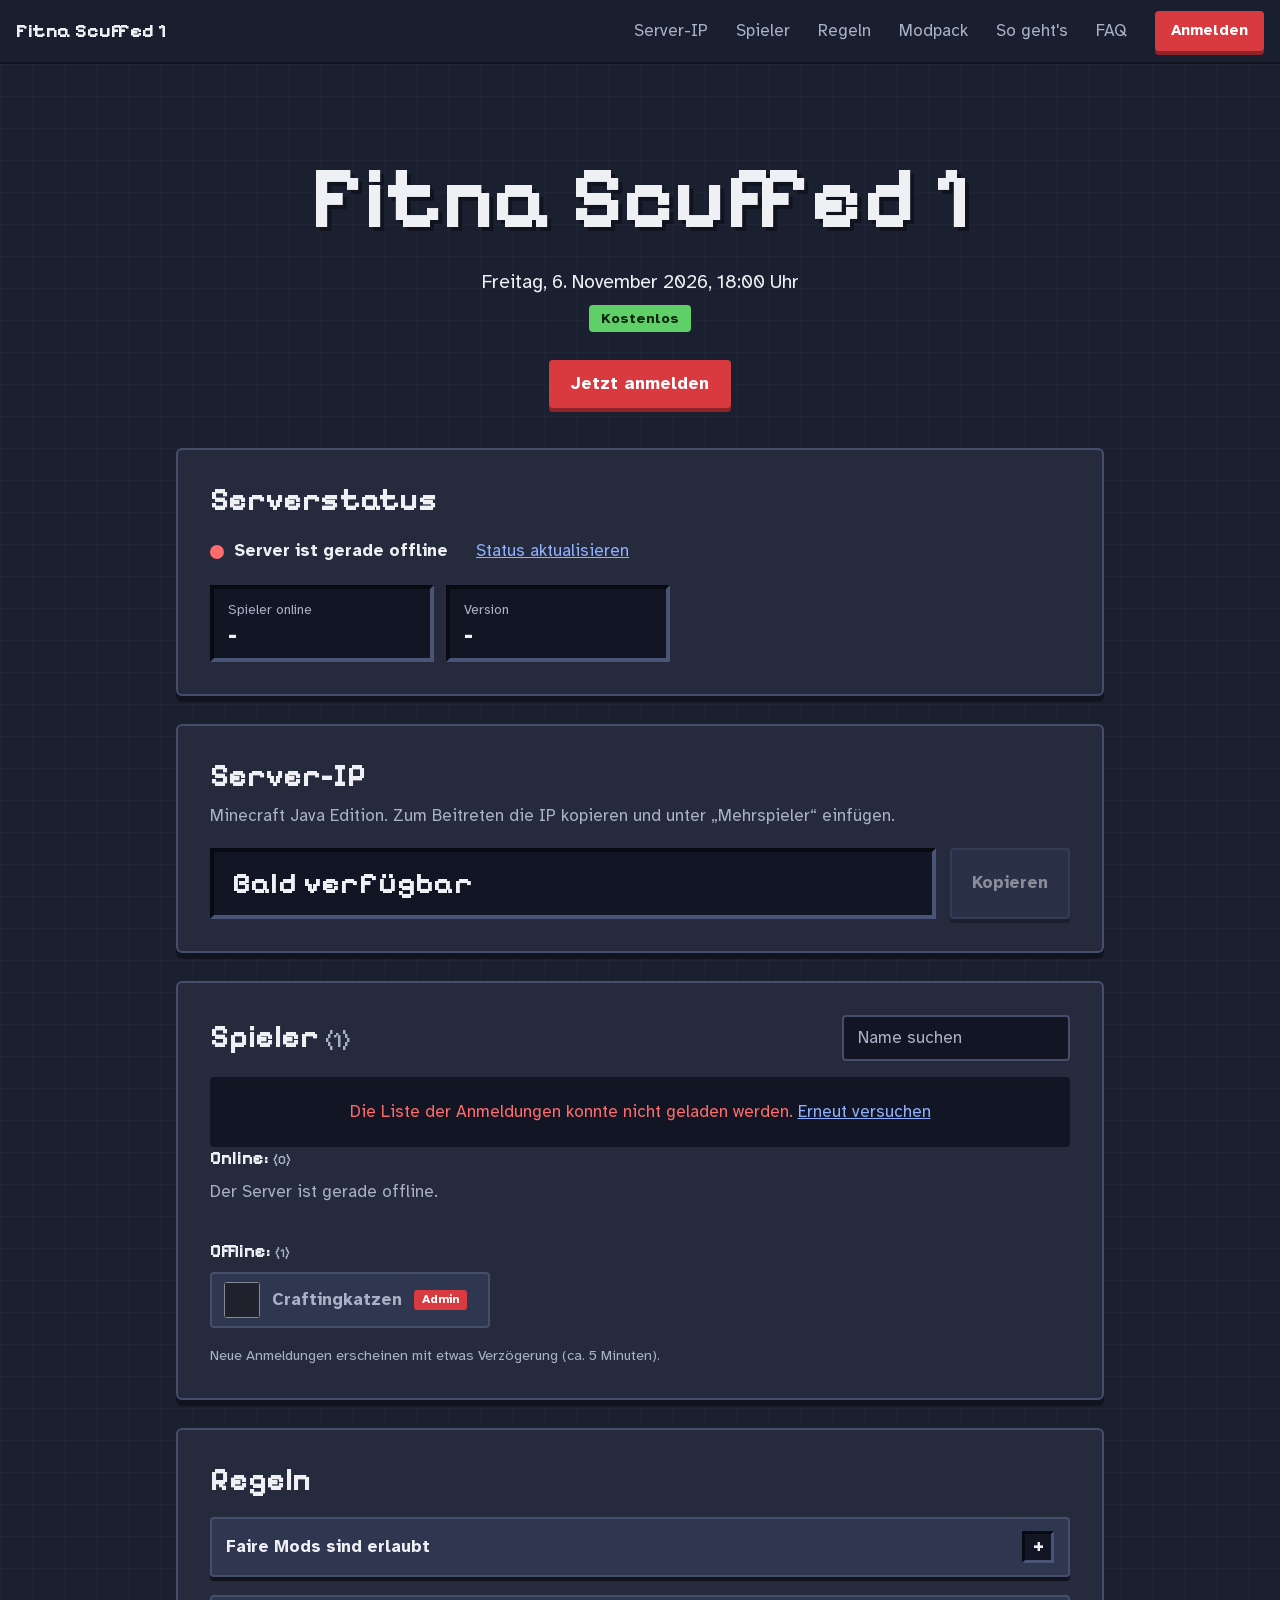
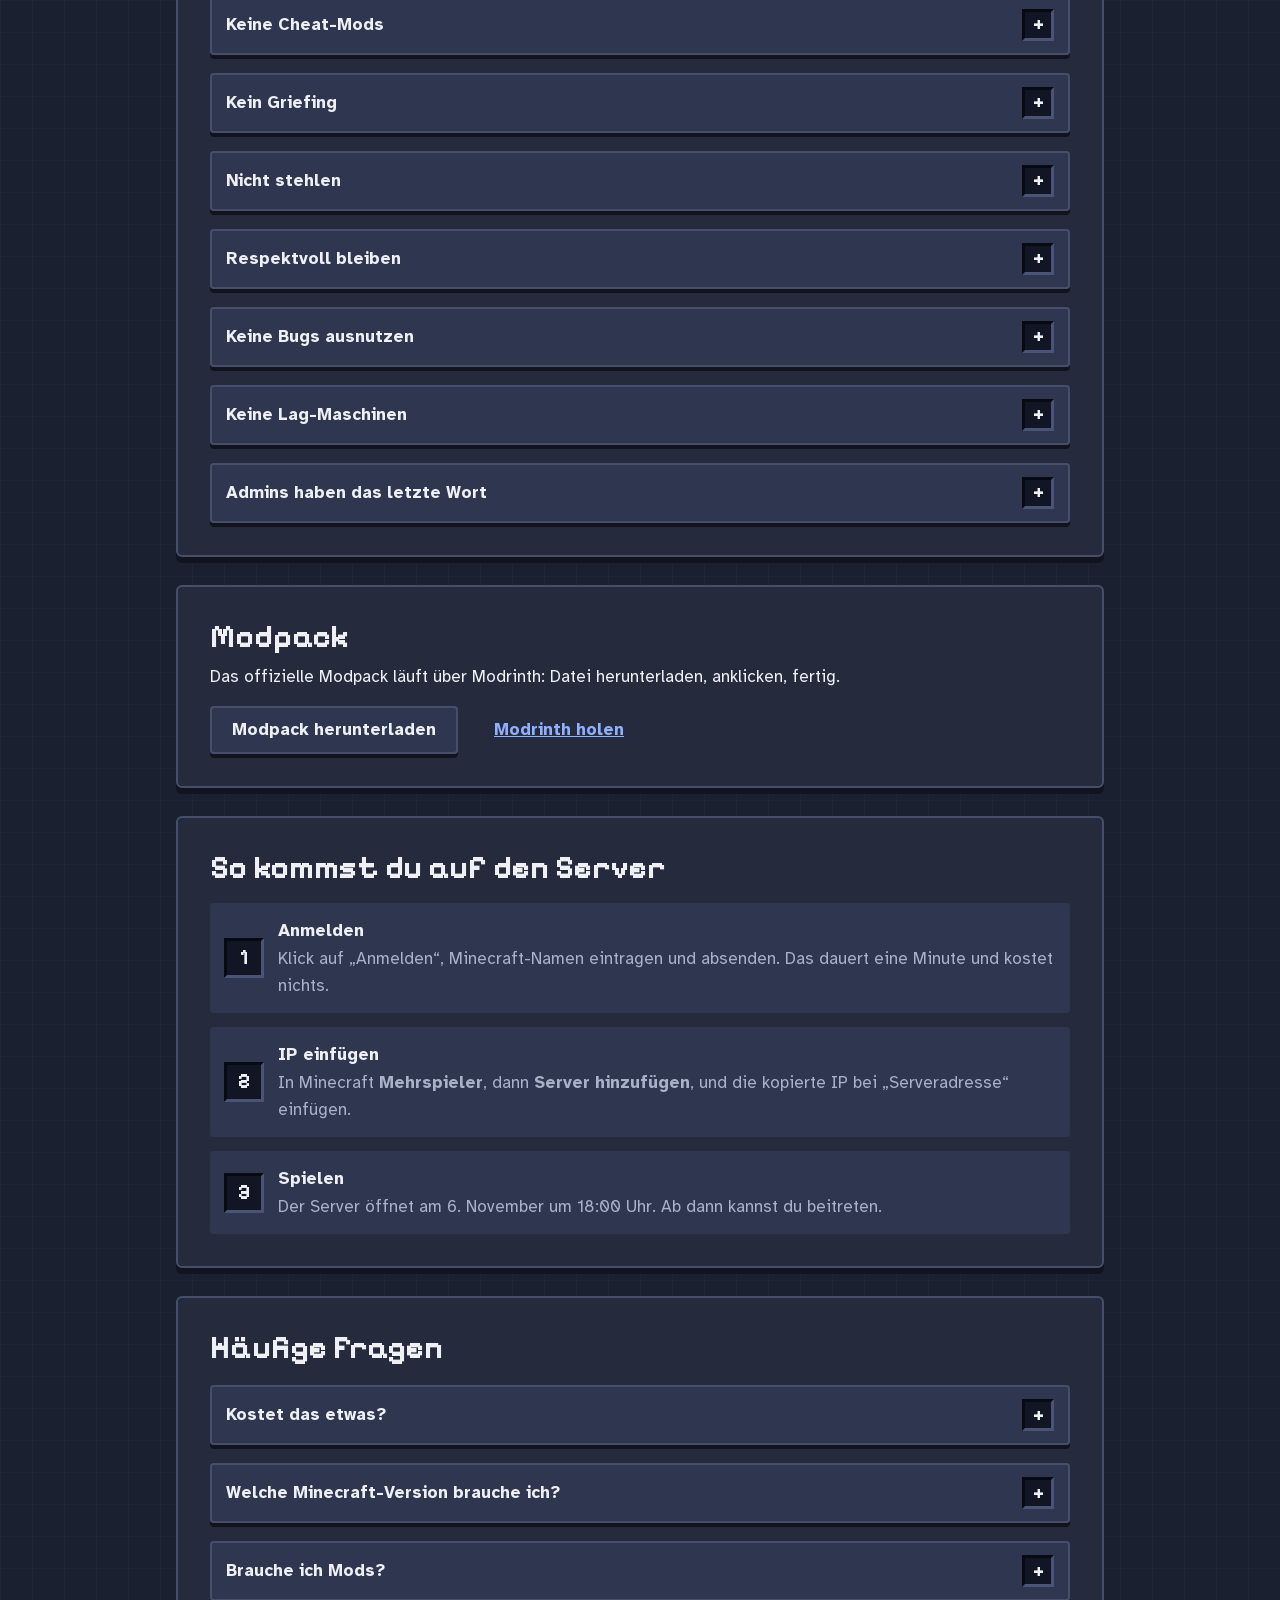
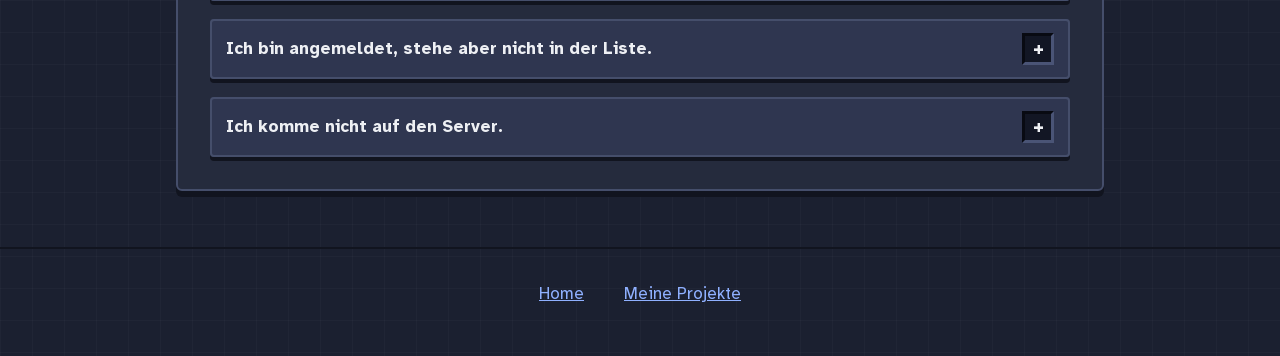
==== index.html @ 67862b7b "Spielmodus: IP unter dem Titel, Spieler/Version im Serverstatus - Die zwei großen Slots "Spieler onl" ====
<!DOCTYPE html>
<html lang="de">
<head>
    <meta charset="UTF-8">
    <meta name="viewport" content="width=device-width, initial-scale=1, viewport-fit=cover">
    <meta name="description" content="Startet am 6. November 2026 um 18 Uhr. Kostenlos anmelden und mit der Server-IP beitreten.">
    <meta name="theme-color" content="#1b2030">
    <title data-project>Server</title>

    <!-- Icons -->
    <link rel="icon" href="assets/favicon.svg" type="image/svg+xml">
    <link rel="icon" href="assets/favicon-32.png" type="image/png" sizes="32x32">
    <link rel="apple-touch-icon" href="assets/apple-touch-icon.png">

    <!-- Link-Vorschau (Discord, WhatsApp …). Diese Dienste führen kein
         JavaScript aus, darum stehen Name und Datum hier fest im HTML.
         Bei Änderung von PROJECT_NAME/START hier anpassen und das Bild mit
         tools/vorschau-bild.html neu erzeugen. -->
    <meta property="og:type" content="website">
    <meta property="og:locale" content="de_DE">
    <meta property="og:url" content="https://vinicent.de/">
    <meta property="og:title" content="Fitna Scuffed 1">
    <meta property="og:description" content="Startet am 6. November 2026 um 18 Uhr. Kostenlos anmelden und mit der Server-IP beitreten.">
    <meta property="og:image" content="https://vinicent.de/assets/vorschau.png">
    <meta property="og:image:width" content="1200">
    <meta property="og:image:height" content="630">
    <meta property="og:image:alt" content="Fitna Scuffed 1 – Freitag, 6. November 2026, 18:00 Uhr. Kostenlos anmelden.">
    <meta name="twitter:card" content="summary_large_image">
    <link rel="preload" href="fonts/atkinson-hyperlegible-400-latin.woff2" as="font" type="font/woff2" crossorigin>
    <link rel="preload" href="fonts/pixelify-sans-latin.woff2" as="font" type="font/woff2" crossorigin>
    <link rel="stylesheet" href="fonts/fonts.css">
    <link rel="stylesheet" href="site.css">
</head>
<body data-phase="soon">

<a class="skip" href="#inhalt">Zum Inhalt springen</a>

<header class="topbar">
    <a class="brand" href="#top" data-project>Server</a>
    <nav class="topnav" aria-label="Seitenbereiche">
        <a href="#ip">Server-IP</a>
        <a href="#spieler">Spieler</a>
        <a href="#regeln" id="rules-nav">Regeln</a>
        <a href="#modpack" id="modpack-nav" hidden>Modpack</a>
        <a class="hide-play" href="#ablauf">So geht's</a>
        <a href="#faq" id="faq-nav">FAQ</a>
    </nav>
    <button type="button" class="btn btn-primary btn-small" data-open-signup>Anmelden</button>
</header>

<main id="inhalt">

    <!-- ===== Start / Countdown ===== -->
    <section class="hero" id="top">
        <h1 data-project>Server</h1>

        <!-- Im Spielmodus: IP klein direkt unter dem Titel -->
        <div class="hero-ip only-play">
            <code class="ip slot-inset" data-ip>Noch nicht verfügbar</code>
            <button type="button" class="btn btn-secondary btn-small" data-copy-ip disabled>Kopieren</button>
        </div>

        <p class="when">
            <time id="start-time"></time>
            <span class="free hide-play">Kostenlos</span>
        </p>

        <div class="only-soon">
            <div class="countdown" role="timer" aria-label="Zeit bis zum Start">
                <div class="slot"><span class="num" id="cd-days">00</span><span class="unit">Tage</span></div>
                <div class="slot"><span class="num" id="cd-hours">00</span><span class="unit">Stunden</span></div>
                <div class="slot"><span class="num" id="cd-minutes">00</span><span class="unit">Minuten</span></div>
                <div class="slot"><span class="num" id="cd-seconds">00</span><span class="unit">Sekunden</span></div>
            </div>
        </div>

        <div class="actions">
            <button type="button" class="btn btn-primary hide-play" data-open-signup>Jetzt anmelden</button>
            <button type="button" class="btn btn-secondary only-soon" id="btn-calendar">Im Kalender speichern</button>
            <a class="btn btn-secondary" id="discord-link" href="#" target="_blank" rel="noopener" hidden>Discord beitreten</a>
        </div>
    </section>

    <!-- ===== Serverstatus ===== -->
    <section class="panel" id="serverstatus" aria-labelledby="status-title">
        <h2 id="status-title">Serverstatus</h2>

        <!-- Wie in der Minecraft-Serverliste: Icon und MOTD, nur wenn online -->
        <div class="server-card slot-inset" id="server-card" hidden>
            <img class="server-icon" id="server-icon" alt="" width="64" height="64" hidden>
            <p class="motd" id="server-motd"></p>
        </div>

        <div class="status" id="status" data-state="loading" aria-live="polite">
            <p class="status-line"><span class="dot" aria-hidden="true"></span><span id="status-text">Status wird geladen …</span></p>
            <button type="button" class="link-button" id="btn-refresh">Status aktualisieren</button>
        </div>

        <!-- Version und Spielerzahl als kleine Slots -->
        <dl class="facts">
            <div class="slot-inset"><dt>Spieler online</dt><dd id="fact-players">–</dd></div>
            <div class="slot-inset"><dt>Version</dt><dd id="fact-version">–</dd></div>
        </dl>
    </section>

    <!-- ===== Server-IP ===== -->
    <section class="panel" id="ip" aria-labelledby="ip-title">
        <h2 id="ip-title">Server-IP</h2>
        <p class="hint">Minecraft Java Edition. Zum Beitreten die IP kopieren und unter „Mehrspieler“ einfügen.</p>

        <div class="ip-row">
            <code class="ip slot-inset" data-ip>Noch nicht verfügbar</code>
            <button type="button" class="btn btn-secondary" data-copy-ip disabled>Kopieren</button>
        </div>
    </section>

    <!-- ===== Spieler ===== -->
    <section class="panel" id="spieler" aria-labelledby="players-title">
        <div class="section-head">
            <h2 id="players-title"><span id="players-heading">Angemeldete Spieler</span> <span class="count" id="players-count"></span></h2>
            <label class="search">
                <span class="visually-hidden">Spieler suchen</span>
                <input type="search" id="player-search" placeholder="Name suchen" autocomplete="off" autocapitalize="off" spellcheck="false">
            </label>
        </div>

        <div id="online-now" class="online-now" hidden>
            <h3>Gerade online</h3>
            <ul class="chips" id="online-list"></ul>
        </div>

        <div id="players-state" class="state" role="status">Lade Spieler …</div>
        <ul class="player-grid" id="player-grid"></ul>

        <!-- Erscheint, sobald der Countdown abgelaufen ist -->
        <div id="player-groups" hidden>
            <div class="group" id="group-online">
                <h3>Online: <span class="count" id="count-online"></span></h3>
                <p class="group-empty" id="empty-online"></p>
                <ul class="player-grid" id="grid-online"></ul>
            </div>
            <div class="group" id="group-offline">
                <h3>Offline: <span class="count" id="count-offline"></span></h3>
                <ul class="player-grid" id="grid-offline"></ul>
            </div>
        </div>
        <button type="button" class="btn btn-secondary btn-small" id="btn-more" hidden></button>
        <p class="small hide-play">Neue Anmeldungen erscheinen mit etwas Verzögerung (ca. 5 Minuten).</p>
    </section>

    <!-- ===== Regeln ===== -->
    <section class="panel" id="regeln" aria-labelledby="rules-title">
        <h2 id="rules-title">Regeln</h2>
        <!-- Die Regeln stehen in config.js (REGELN) -->
        <div class="faq" id="rules-list"></div>
    </section>

    <!-- ===== Modpack ===== -->
    <section class="panel" id="modpack" aria-labelledby="modpack-title" hidden>
        <h2 id="modpack-title">Modpack</h2>
        <p>Das offizielle Modpack läuft über Modrinth: Datei herunterladen, anklicken, fertig.</p>
        <div class="actions">
            <a class="btn btn-secondary" id="modpack-link" href="#" target="_blank" rel="noopener">Modpack herunterladen</a>
            <a class="btn btn-ghost" href="https://modrinth.com/app" target="_blank" rel="noopener">Modrinth holen</a>
        </div>
    </section>

    <!-- ===== Ablauf ===== -->
    <section class="panel hide-play" id="ablauf" aria-labelledby="steps-title">
        <h2 id="steps-title">So kommst du auf den Server</h2>
        <ol class="steps">
            <li>
                <strong>Anmelden</strong>
                <span>Klick auf „Anmelden“, Minecraft-Namen eintragen und absenden. Das dauert eine Minute und kostet nichts.</span>
            </li>
            <li>
                <strong>IP einfügen</strong>
                <span>In Minecraft <b>Mehrspieler</b>, dann <b>Server hinzufügen</b>, und die kopierte IP bei „Serveradresse“ einfügen.</span>
            </li>
            <li>
                <strong>Spielen</strong>
                <span>Der Server öffnet am <span id="start-short">6. November um 18 Uhr</span>. Ab dann kannst du beitreten.</span>
            </li>
        </ol>
    </section>

    <!-- ===== FAQ ===== -->
    <section class="panel" id="faq" aria-labelledby="faq-title">
        <h2 id="faq-title">Häufige Fragen</h2>
        <!-- Fragen und Antworten stehen in config.js (FAQ) -->
        <div class="faq" id="faq-list"></div>
    </section>
</main>

<footer class="footer">
    <a href="#" id="home-link">Home</a>
    <a href="#" id="projects-link">Meine Projekte</a>
</footer>

<!-- ===== Anmelde-Popup (klein, Hintergrund geblurrt, jederzeit schließbar) ===== -->
<dialog id="signup" aria-labelledby="signup-title">
    <div class="dialog-card">
        <div class="dialog-head">
            <h2 id="signup-title">Anmeldung <span class="free">kostenlos</span></h2>
            <button type="button" class="close" data-close aria-label="Schließen">×</button>
        </div>
        <div class="frame-wrap">
            <p class="frame-loading">Formular wird geladen …</p>
            <iframe id="signup-frame" title="Anmeldeformular"></iframe>
        </div>
        <p class="dialog-foot">Formular lädt nicht? <a id="signup-newtab" href="#" target="_blank" rel="noopener">In neuem Tab öffnen</a></p>
    </div>
</dialog>

<div class="toast" id="toast" role="status" aria-live="polite" hidden></div>

<noscript><p class="noscript">Für Countdown, Status und Spielerliste wird JavaScript benötigt. Die Anmeldung geht trotzdem: <a href="https://tally.so/r/xVXBWE">tally.so/r/xVXBWE</a></p></noscript>

<script src="config.js"></script>
<script src="app.js"></script>
</body>
</html>
---- fonts/fonts.css ----
/* =============================================
   fonts.css – lokal eingebundene Schriften (vorher Google Fonts)
   ============================================= */

/* latin-ext */
@font-face {
    font-family: 'Atkinson Hyperlegible';
    font-style: normal;
    font-weight: 400;
    font-display: swap;
    src: url('atkinson-hyperlegible-400-latin-ext.woff2') format('woff2');
    unicode-range: U+0100-02BA, U+02BD-02C5, U+02C7-02CC, U+02CE-02D7, U+02DD-02FF, U+0304, U+0308, U+0329, U+1D00-1DBF, U+1E00-1E9F, U+1EF2-1EFF, U+2020, U+20A0-20AB, U+20AD-20C4, U+2113, U+2C60-2C7F, U+A720-A7FF;
}
/* latin */
@font-face {
    font-family: 'Atkinson Hyperlegible';
    font-style: normal;
    font-weight: 400;
    font-display: swap;
    src: url('atkinson-hyperlegible-400-latin.woff2') format('woff2');
    unicode-range: U+0000-00FF, U+0131, U+0152-0153, U+02BB-02BC, U+02C6, U+02DA, U+02DC, U+0304, U+0308, U+0329, U+2000-206F, U+20AC, U+2122, U+2191, U+2193, U+2212, U+2215, U+FEFF, U+FFFD;
}
/* latin-ext */
@font-face {
    font-family: 'Atkinson Hyperlegible';
    font-style: normal;
    font-weight: 700;
    font-display: swap;
    src: url('atkinson-hyperlegible-700-latin-ext.woff2') format('woff2');
    unicode-range: U+0100-02BA, U+02BD-02C5, U+02C7-02CC, U+02CE-02D7, U+02DD-02FF, U+0304, U+0308, U+0329, U+1D00-1DBF, U+1E00-1E9F, U+1EF2-1EFF, U+2020, U+20A0-20AB, U+20AD-20C4, U+2113, U+2C60-2C7F, U+A720-A7FF;
}
/* latin */
@font-face {
    font-family: 'Atkinson Hyperlegible';
    font-style: normal;
    font-weight: 700;
    font-display: swap;
    src: url('atkinson-hyperlegible-700-latin.woff2') format('woff2');
    unicode-range: U+0000-00FF, U+0131, U+0152-0153, U+02BB-02BC, U+02C6, U+02DA, U+02DC, U+0304, U+0308, U+0329, U+2000-206F, U+20AC, U+2122, U+2191, U+2193, U+2212, U+2215, U+FEFF, U+FFFD;
}
/* latin-ext (variable Schrift, deckt 500 und 700 ab) */
@font-face {
    font-family: 'Pixelify Sans';
    font-style: normal;
    font-weight: 500 700;
    font-display: swap;
    src: url('pixelify-sans-latin-ext.woff2') format('woff2');
    unicode-range: U+0100-02BA, U+02BD-02C5, U+02C7-02CC, U+02CE-02D7, U+02DD-02FF, U+0304, U+0308, U+0329, U+1D00-1DBF, U+1E00-1E9F, U+1EF2-1EFF, U+2020, U+20A0-20AB, U+20AD-20C4, U+2113, U+2C60-2C7F, U+A720-A7FF;
}
/* latin */
@font-face {
    font-family: 'Pixelify Sans';
    font-style: normal;
    font-weight: 500 700;
    font-display: swap;
    src: url('pixelify-sans-latin.woff2') format('woff2');
    unicode-range: U+0000-00FF, U+0131, U+0152-0153, U+02BB-02BC, U+02C6, U+02DA, U+02DC, U+0304, U+0308, U+0329, U+2000-206F, U+20AC, U+2122, U+2191, U+2193, U+2212, U+2215, U+FEFF, U+FFFD;
}
---- site.css ----
/* =============================================
   site.css – Styles der Projektseite (Name kommt aus config.js)
   Look: Deepslate-Blau, Inventar-Slots, harte Pixel-Schatten
   ============================================= */

:root {
    --bg: #1b2030;
    --panel: #252b3d;
    --raised: #2f3650;
    --slot: #121624;
    --line: #454e6b;
    --text: #eef0f4;
    --muted: #a9b1c7;
    --red: #d93a40;
    --red-deep: #8f2429;
    --link: #8fb0ff;
    --online: #5fd068;
    --offline: #ff6b6b;
    --wait: #ffc857;

    --font-body: 'Atkinson Hyperlegible', system-ui, sans-serif;
    --font-pixel: 'Pixelify Sans', 'Atkinson Hyperlegible', system-ui, sans-serif;
    --wrap: 960px;
}

*, *::before, *::after { box-sizing: border-box; }

[hidden] { display: none !important; }

html { scroll-behavior: smooth; scroll-padding-top: 76px; -webkit-text-size-adjust: 100%; }

body {
    margin: 0;
    min-height: 100dvh;
    padding: 0 env(safe-area-inset-right) env(safe-area-inset-bottom) env(safe-area-inset-left);
    background-color: var(--bg);
    background-image:
        linear-gradient(rgba(255, 255, 255, 0.025) 1px, transparent 1px),
        linear-gradient(90deg, rgba(255, 255, 255, 0.025) 1px, transparent 1px);
    background-size: 32px 32px;
    color: var(--text);
    font-family: var(--font-body);
    font-size: 1.0625rem;
    line-height: 1.55;
    overflow-x: clip;
}

h1, h2, h3 { font-family: var(--font-pixel); line-height: 1.15; margin: 0; }
h2 { font-size: clamp(1.5rem, 4.5vw, 2rem); }
h3 { font-size: 1.2rem; }
p  { margin: 0 0 1rem; }
img, iframe { max-width: 100%; }

a { color: var(--link); }
a:hover { color: #fff; }

:focus-visible { outline: 3px solid var(--wait); outline-offset: 3px; }

.visually-hidden {
    position: absolute; width: 1px; height: 1px; margin: -1px; padding: 0;
    overflow: hidden; clip: rect(0 0 0 0); white-space: nowrap; border: 0;
}

.skip {
    position: absolute; left: 12px; top: -60px; z-index: 100;
    padding: 10px 14px; background: #fff; color: #000; border-radius: 4px;
}
.skip:focus { top: 12px; }

/* ---------- Buttons ---------- */
.btn {
    display: inline-flex;
    align-items: center;
    justify-content: center;
    min-height: 48px;
    padding: 10px 22px;
    border: 0;
    border-radius: 4px;
    font: inherit;
    font-weight: 700;
    text-decoration: none;
    cursor: pointer;
    transition: transform 0.08s, box-shadow 0.08s, background-color 0.15s;
}

.btn:active { transform: translateY(3px); }

.btn-primary { background: var(--red); color: #fff; box-shadow: 0 4px 0 var(--red-deep); font-size: 1.1rem; }
.btn-primary:hover { background: #e84c52; color: #fff; }
.btn-primary:active { box-shadow: 0 1px 0 var(--red-deep); }

.btn-secondary { background: var(--raised); color: var(--text); box-shadow: 0 4px 0 #11141f, inset 0 0 0 2px var(--line); }
.btn-secondary:hover { background: #3a4263; color: #fff; }
.btn-secondary:active { box-shadow: 0 1px 0 #11141f, inset 0 0 0 2px var(--line); }

.btn-ghost { background: transparent; color: var(--link); text-decoration: underline; }

.btn-small { min-height: 40px; padding: 6px 16px; font-size: 0.95rem; }

/* z. B. "Kopieren", solange noch keine gültige Server-IP eingetragen ist */
.btn:disabled { opacity: 0.5; cursor: not-allowed; pointer-events: none; }

.link-button {
    padding: 4px 0; background: none; border: 0; color: var(--link);
    font: inherit; text-decoration: underline; cursor: pointer;
}
.link-button:hover { color: #fff; }

/* ---------- Kopfleiste ---------- */
.topbar {
    position: sticky;
    top: 0;
    z-index: 20;
    display: flex;
    align-items: center;
    gap: 16px;
    padding: 10px max(16px, env(safe-area-inset-left));
    padding-top: calc(10px + env(safe-area-inset-top));
    background: rgba(27, 32, 48, 0.85);
    backdrop-filter: blur(10px);
    border-bottom: 2px solid #11141f;
}

.brand { color: var(--text); font-family: var(--font-pixel); font-size: 1.25rem; font-weight: 700; text-decoration: none; white-space: nowrap; }
.brand:hover { color: #fff; }

.topnav { display: flex; gap: 4px; margin-left: auto; }
.topnav a { padding: 8px 12px; color: var(--muted); text-decoration: none; border-radius: 4px; white-space: nowrap; }
.topnav a:hover { background: var(--raised); color: #fff; }

/* ---------- Layout ---------- */
main { max-width: var(--wrap); margin: 0 auto; padding: 0 16px 56px; }

.panel {
    margin-top: 28px;
    padding: clamp(18px, 4vw, 32px);
    background: var(--panel);
    border: 2px solid var(--line);
    border-radius: 6px;
    box-shadow: 0 6px 0 #11141f;
}

.panel h2 { margin-bottom: 8px; }
.hint, .small { color: var(--muted); }
.small { margin: 16px 0 0; font-size: 0.9rem; }

.section-head { display: flex; flex-wrap: wrap; align-items: center; justify-content: space-between; gap: 12px; margin-bottom: 16px; }
.section-head h2 { margin: 0; }
.count { color: var(--muted); font-size: 0.7em; font-weight: 500; }

/* ---------- Start ---------- */
.hero { padding: clamp(36px, 9vw, 84px) 0 12px; text-align: center; }

.hero h1 {
    font-size: clamp(2.4rem, 11vw, 5.5rem);
    font-weight: 700;
    text-shadow: 4px 4px 0 #11141f;
}

.when { display: flex; flex-direction: column; align-items: center; gap: 8px; margin: 18px 0 28px; font-size: 1.2rem; }

.free {
    display: inline-block;
    padding: 2px 12px;
    background: var(--online);
    border-radius: 4px;
    color: #0e2410;
    font-size: 0.9rem;
    font-weight: 700;
}

.live-note { font-size: 1.3rem; margin-bottom: 28px; }

/* Countdown als Inventar-Slots */
.countdown {
    display: grid;
    grid-template-columns: repeat(4, minmax(0, 1fr));
    gap: clamp(8px, 2.5vw, 20px);
    max-width: 640px;
    margin: 0 auto 32px;
}

.slot, .slot-inset {
    background: var(--slot);
    border: 4px solid;
    border-color: #080a12 #4a5476 #4a5476 #080a12;
}

.slot { display: flex; flex-direction: column; align-items: center; padding: clamp(10px, 3vw, 20px) 4px; }

.num {
    font-family: var(--font-pixel);
    font-size: clamp(2.1rem, 10vw, 4.5rem);
    font-weight: 700;
    line-height: 1;
    font-variant-numeric: tabular-nums;
}

.unit { margin-top: 8px; color: var(--muted); font-size: clamp(0.75rem, 2.8vw, 0.95rem); }

.actions { display: flex; flex-wrap: wrap; justify-content: center; gap: 14px; }

[data-phase="soon"] .only-live,
[data-phase="live"] .only-soon { display: none; }

/* Spielmodus: Timer abgelaufen und Server online.
   Die Anmeldung tritt zurück, das Spiel steht im Vordergrund. */
body:not([data-mode="play"]) .only-play,
[data-mode="play"] .hide-play { display: none; }

[data-mode="play"] .hero { padding-bottom: 0; }

[data-mode="play"] .hero .btn[data-copy-ip] {
    background: var(--red);
    box-shadow: 0 4px 0 var(--red-deep);
    color: #fff;
}
[data-mode="play"] .hero .btn[data-copy-ip]:hover { background: #e84c52; }

/* Kleine IP mit Kopieren-Button unter dem Titel (nur Spielmodus) */
.hero-ip { display: flex; flex-wrap: wrap; justify-content: center; align-items: stretch; gap: 10px; margin: 18px auto 0; }
.hero-ip .ip { flex: 0 1 auto; min-height: 40px; padding: 4px 14px; font-size: clamp(1rem, 4vw, 1.25rem); }

/* ---------- Server-IP ---------- */
.ip-row { display: flex; flex-wrap: wrap; gap: 14px; align-items: stretch; margin: 18px 0 0; }

.ip {
    flex: 1 1 280px;
    display: flex;
    align-items: center;
    min-height: 56px;
    padding: 8px 18px;
    font-family: var(--font-pixel);
    font-size: clamp(1.2rem, 5vw, 1.9rem);
    font-weight: 700;
    overflow-wrap: anywhere;
    user-select: all;
}

/* Serverkarte mit Icon und MOTD (Minecraft-Farbcodes als .mc-*-Klassen) */
.server-card { display: flex; align-items: center; gap: 14px; margin: 16px 0 0; padding: 10px 14px; }
.server-icon { flex: none; width: 64px; height: 64px; image-rendering: pixelated; }
.motd { margin: 0; color: #aaaaaa; font-family: var(--font-pixel); font-weight: 500; line-height: 1.35; white-space: pre-line; overflow-wrap: anywhere; }

.mc-0 { color: #000000; } .mc-1 { color: #0000aa; } .mc-2 { color: #00aa00; } .mc-3 { color: #00aaaa; }
.mc-4 { color: #aa0000; } .mc-5 { color: #aa00aa; } .mc-6 { color: #ffaa00; } .mc-7 { color: #aaaaaa; }
.mc-8 { color: #555555; } .mc-9 { color: #5555ff; } .mc-a { color: #55ff55; } .mc-b { color: #55ffff; }
.mc-c { color: #ff5555; } .mc-d { color: #ff55ff; } .mc-e { color: #ffff55; } .mc-f { color: #ffffff; }
.mc-l { font-weight: 700; }
.mc-o { font-style: italic; }
.mc-n { text-decoration: underline; }
.mc-m { text-decoration: line-through; }
.mc-n.mc-m { text-decoration: underline line-through; }

.status { display: flex; flex-wrap: wrap; align-items: center; gap: 10px 28px; margin-top: 16px; }
.status-line { display: flex; align-items: center; gap: 10px; margin: 0; font-weight: 700; }

.dot { flex: none; width: 14px; height: 14px; background: var(--muted); border-radius: 50%; }
.status[data-state="online"]  .dot { background: var(--online); box-shadow: 0 0 10px var(--online); }
.status[data-state="offline"] .dot { background: var(--offline); }
.status[data-state="waiting"] .dot { background: var(--wait); }
.status[data-state="error"]   .dot { background: var(--offline); }

/* Spielerzahl und Version als zwei kleine Slots nebeneinander */
.facts { display: grid; grid-template-columns: repeat(2, minmax(0, 1fr)); gap: 12px; max-width: 460px; margin: 16px 0 0; }
.facts div { display: flex; flex-direction: column; gap: 4px; padding: 10px 14px; }
.facts dt { color: var(--muted); font-size: 0.85rem; }
.facts dd { margin: 0; font-family: var(--font-pixel); font-size: 1.4rem; font-weight: 700; line-height: 1.1; overflow-wrap: anywhere; }

/* ---------- Spieler ---------- */
.search input {
    width: min(100%, 260px);
    min-height: 44px;
    padding: 8px 14px;
    background: var(--slot);
    border: 2px solid var(--line);
    border-radius: 4px;
    color: var(--text);
    font: inherit;
}
.search input::placeholder { color: var(--muted); }

.online-now { margin-bottom: 20px; }
.online-now h3 { margin-bottom: 10px; }

.chips, .player-grid { display: flex; flex-wrap: wrap; gap: 10px; margin: 0; padding: 0; list-style: none; }

.player-grid { display: grid; grid-template-columns: repeat(auto-fill, minmax(25%, 1fr)); }

.player, .chip {
    display: flex;
    align-items: center;
    gap: 12px;
    min-width: 0;
    padding: 8px 12px;
    background: var(--raised);
    border: 2px solid var(--line);
    border-radius: 4px;
    color: var(--text);
    text-decoration: none;
}

a.player:hover, a.chip:hover { background: #3a4263; color: #fff; }

.player img, .chip img { flex: none; width: 36px; height: 36px; image-rendering: pixelated; border-radius: 3px; background: var(--slot); }
.player span.name, .chip span.name { overflow: hidden; text-overflow: ellipsis; font-weight: 700; }
.player .real-name { margin-left: 6px; color: #999; font-size: 0.8em; font-style: italic; }

.player .live { margin-left: auto; flex: none; width: 10px; height: 10px; background: var(--online); border-radius: 50%; box-shadow: 0 0 8px var(--online); }

.badge-admin {
    flex: none;
    padding: 0 8px;
    background: var(--red);
    border-radius: 3px;
    color: #fff;
    font-size: 0.75rem;
    font-weight: 700;
    line-height: 1.6;
}

.group + .group { margin-top: 24px; }
.group h3 { margin-bottom: 10px; }
.group-empty { margin: 0 0 10px; color: var(--muted); }
.group-empty:empty { display: none; }

.player.is-offline { color: var(--muted); }
.player.is-offline img { filter: grayscale(1); opacity: 0.6; }

.state { padding: 18px; background: var(--slot); border-radius: 4px; color: var(--muted); text-align: center; }
.state:empty { display: none; }
.state.is-error { color: var(--offline); }
.player-grid:not(:empty) + #btn-more { margin-top: 16px; }
#btn-more { margin: 16px auto 0; display: flex; }

/* ---------- Ablauf ---------- */
.steps { display: grid; gap: 14px; margin: 16px 0 0; padding: 0; list-style: none; counter-reset: step; }

.steps li {
    position: relative;
    display: flex;
    flex-direction: column;
    gap: 2px;
    padding: 14px 16px 14px 68px;
    background: var(--raised);
    border-radius: 4px;
    counter-increment: step;
}

.steps li::before {
    content: counter(step);
    position: absolute;
    left: 14px;
    top: 50%;
    display: grid;
    place-items: center;
    width: 40px;
    height: 40px;
    margin-top: -20px;
    background: var(--slot);
    border: 3px solid;
    border-color: #080a12 #4a5476 #4a5476 #080a12;
    font-family: var(--font-pixel);
    font-size: 1.3rem;
    font-weight: 700;
}

.steps strong { font-size: 1.1rem; }
.steps span { color: var(--muted); }

/* ---------- FAQ ---------- */
/* Jede Frage ist ein eigener Kasten: Rand und harter Schatten wie .btn-secondary */
.faq { display: grid; gap: 18px; margin-top: 18px; }
.faq details {
    background: var(--raised);
    border-radius: 4px;
    box-shadow: 0 4px 0 #11141f, inset 0 0 0 2px var(--line);
}
.faq details[open] { box-shadow: 0 4px 0 #11141f, inset 0 0 0 2px var(--link); }
.faq summary {
    display: flex;
    align-items: center;
    justify-content: space-between;
    gap: 14px;
    padding: 14px 16px;
    font-weight: 700;
    cursor: pointer;
    list-style: none;
}
.faq summary::-webkit-details-marker { display: none; }
.faq summary:hover { color: #fff; }

/* Plus/Minus im Inventar-Slot, wie die Nummern bei "So geht's" */
.faq summary::after {
    content: '+';
    flex: none;
    display: grid;
    place-items: center;
    width: 32px;
    height: 32px;
    background: var(--slot);
    border: 3px solid;
    border-color: #080a12 #4a5476 #4a5476 #080a12;
    font-family: var(--font-pixel);
    font-size: 1.2rem;
    line-height: 1;
}
.faq details[open] summary::after { content: '−'; }
.faq details p {
    margin: 0 16px;
    padding: 14px 0 16px;
    border-top: 2px dashed var(--line);
    color: var(--muted);
}

#modpack .actions { justify-content: flex-start; }

/* ---------- Footer ---------- */
.footer { display: flex; flex-wrap: wrap; justify-content: center; gap: 8px 24px; padding: 24px 16px 40px; border-top: 2px solid #11141f; }
.footer a { padding: 8px; }

/* Kleiner Punkt für die Anmeldung im Spielmodus */
.signup-dot {
    position: relative;
    width: 44px;
    height: 44px;
    padding: 0;
    background: none;
    border: 0;
    cursor: pointer;
}
.signup-dot::before {
    content: '';
    position: absolute;
    left: 50%;
    top: 50%;
    width: 10px;
    height: 10px;
    margin: -5px 0 0 -5px;
    background: var(--line);
    border-radius: 50%;
    transition: background-color 0.15s, transform 0.15s;
}
.signup-dot:hover::before,
.signup-dot:focus-visible::before { background: var(--red); transform: scale(1.4); }

.noscript { margin: 0; padding: 12px 16px; background: var(--wait); color: #000; text-align: center; }

/* ---------- Anmelde-Popup ---------- */
dialog {
    padding: 0;
    border: 0;
    background: transparent;
    color: var(--text);
    max-width: none;
    max-height: none;
    overflow: visible;
}

dialog::backdrop {
    background: rgba(10, 12, 22, 0.6);
    backdrop-filter: blur(8px);
    -webkit-backdrop-filter: blur(8px);
}

dialog[open] { animation: pop 0.18s ease-out; }

@keyframes pop {
    from { opacity: 0; transform: translateY(8px) scale(0.97); }
    to   { opacity: 1; transform: none; }
}

.dialog-card {
    width: min(92vw, 420px);
    padding: 14px;
    background: var(--panel);
    border: 2px solid var(--line);
    border-radius: 6px;
    box-shadow: 0 6px 0 #11141f;
}

.dialog-head { display: flex; align-items: center; justify-content: space-between; gap: 12px; margin-bottom: 12px; }
.dialog-head h2 { display: flex; flex-wrap: wrap; align-items: center; gap: 10px; margin: 0; font-size: 1.4rem; }

.close {
    flex: none;
    width: 44px;
    height: 44px;
    background: var(--raised);
    border: 0;
    border-radius: 4px;
    color: var(--text);
    font-size: 1.8rem;
    line-height: 1;
    cursor: pointer;
}
.close:hover { background: var(--red); }

.frame-wrap { position: relative; height: min(520px, 68dvh); background: #fff; border-radius: 4px; overflow: hidden; }
.frame-wrap iframe { position: relative; width: 100%; height: 100%; border: 0; }
.frame-loading { position: absolute; inset: 0; display: grid; place-items: center; margin: 0; color: #444; }

.dialog-foot { margin: 12px 0 0; color: var(--muted); font-size: 0.9rem; text-align: center; }

/* ---------- Hinweis (Toast) ---------- */
.toast {
    position: fixed;
    left: 50%;
    bottom: calc(24px + env(safe-area-inset-bottom));
    z-index: 200;
    max-width: min(92vw, 460px);
    padding: 12px 20px;
    background: #fff;
    border-radius: 4px;
    box-shadow: 0 4px 0 #11141f;
    color: #111;
    font-weight: 700;
    text-align: center;
    transform: translateX(-50%);
}

/* ---------- Responsive ---------- */
/* Mit sechs Menüpunkten wird es unter ~960px eng: Abstände verkleinern */
@media (max-width: 960px) {
    .topnav a { padding: 8px 8px; font-size: 0.95rem; }
}

@media (max-width: 720px) {
    .topnav { display: none; }
    .topbar { justify-content: space-between; }
    .player-grid { grid-template-columns: 1fr 1fr; }
}

@media (max-width: 480px) {
    body { font-size: 1rem; }
    .player-grid { grid-template-columns: 1fr; }
    .actions .btn, .ip-row .btn { width: 100%; }
    .steps li { padding-left: 62px; }
    .search, .search input { width: 100%; }
}

@media (prefers-reduced-motion: reduce) {
    html { scroll-behavior: auto; }
    *, *::before, *::after { animation: none !important; transition: none !important; }
}
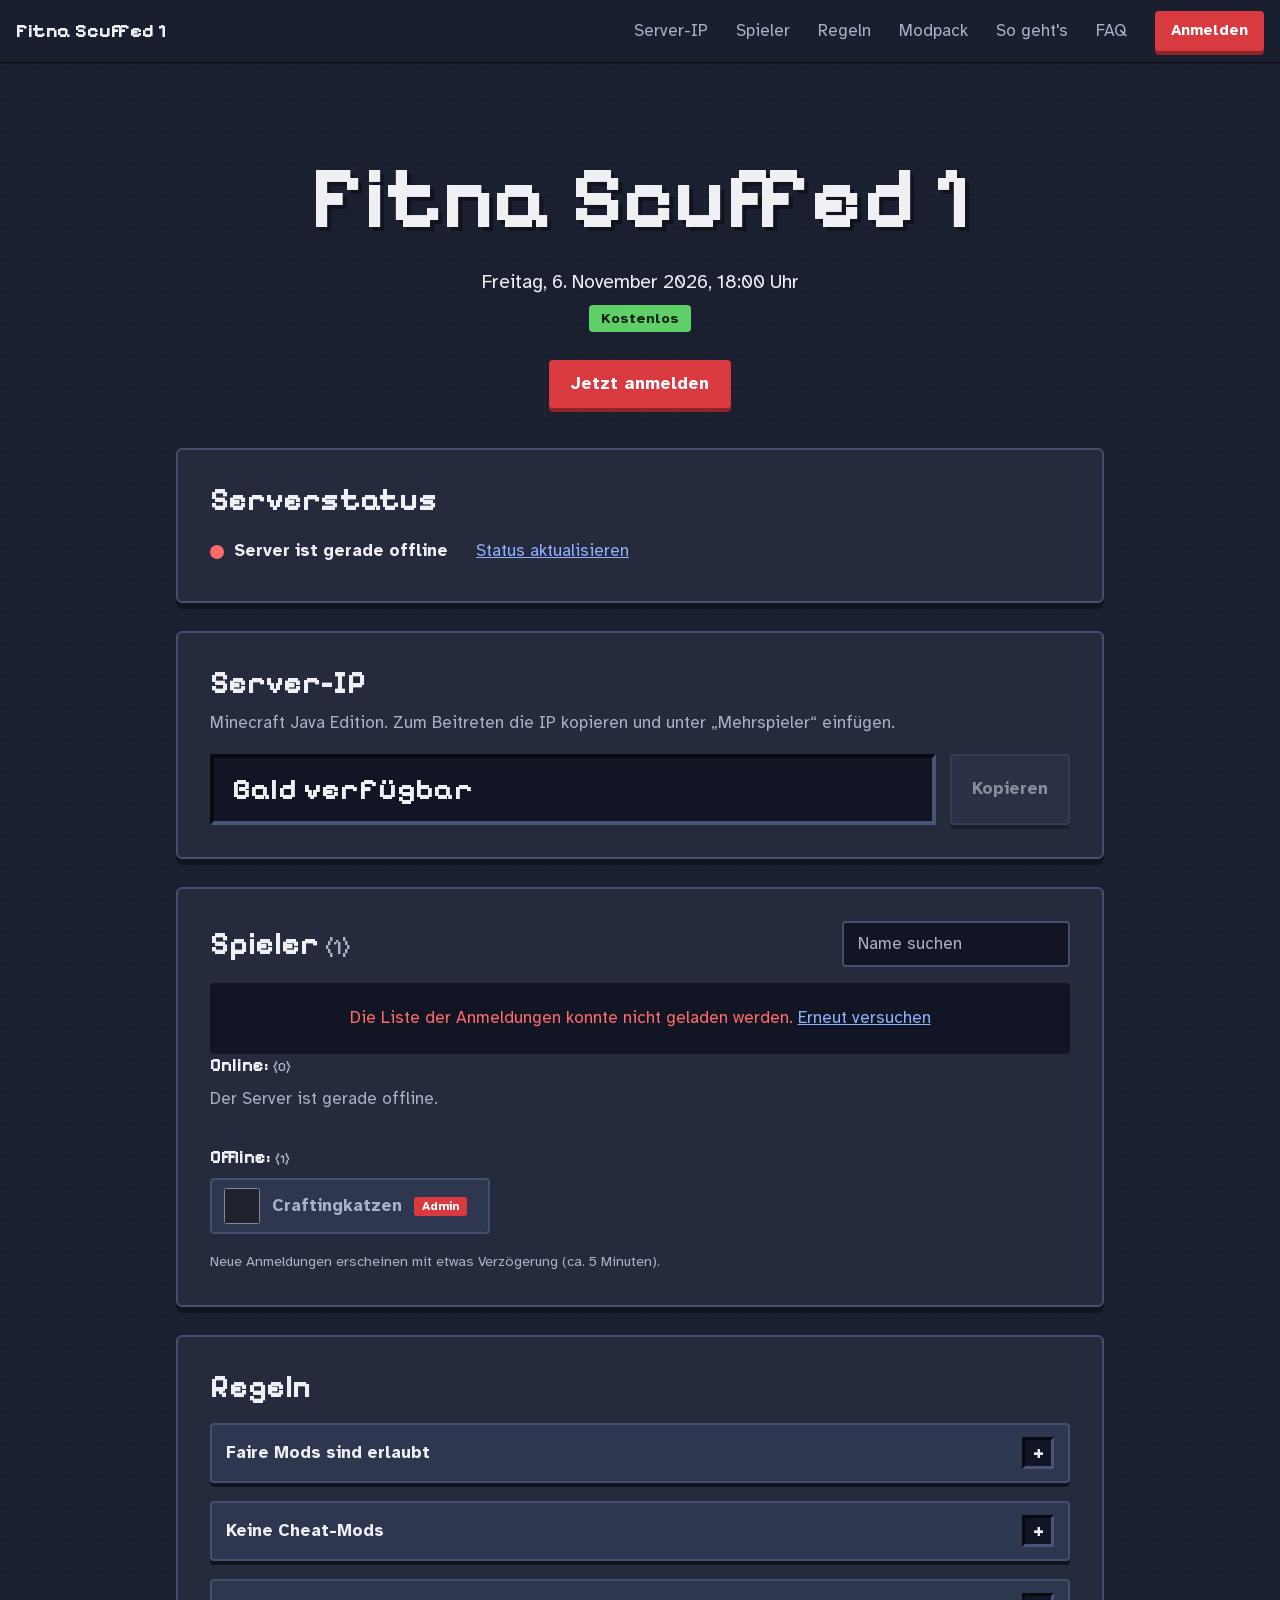
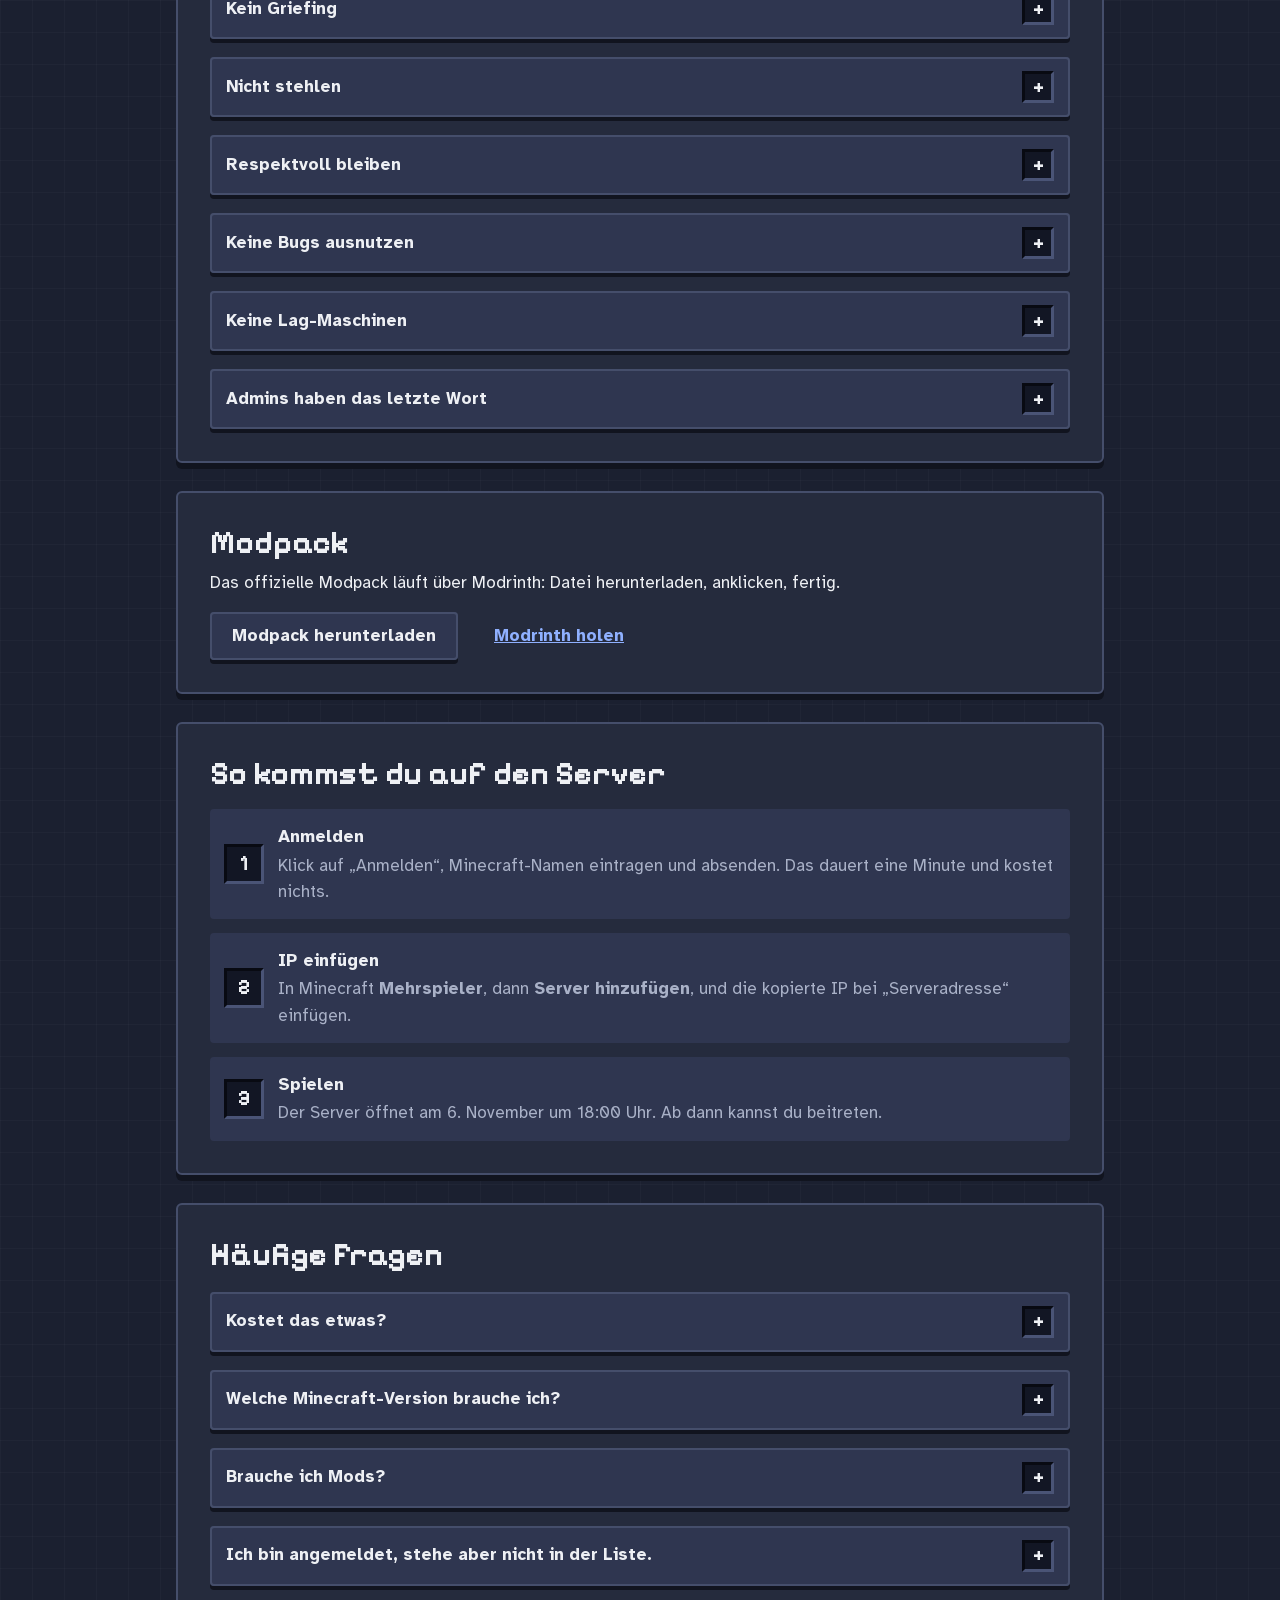
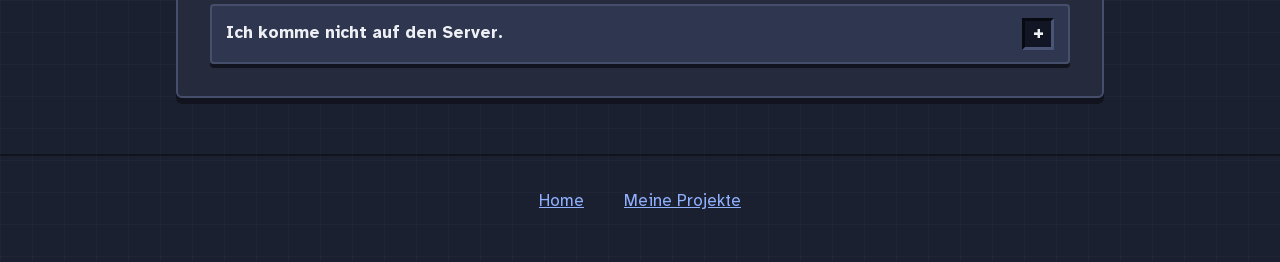
==== commit c25cd161: "Spieler und Version dezent in der Statuszeile - Statt zwei großer Slots: kleine Chips direkt neben d" ====
--- a/index.html
+++ b/index.html
@@ -93,14 +93,13 @@
 
         <div class="status" id="status" data-state="loading" aria-live="polite">
             <p class="status-line"><span class="dot" aria-hidden="true"></span><span id="status-text">Status wird geladen …</span></p>
+            <!-- Spielerzahl und Version, dezent in der Statuszeile; nur wenn online -->
+            <dl class="facts" id="facts" hidden>
+                <div><dt>Spieler</dt><dd id="fact-players">–</dd></div>
+                <div><dt>Version</dt><dd id="fact-version">–</dd></div>
+            </dl>
             <button type="button" class="link-button" id="btn-refresh">Status aktualisieren</button>
         </div>
-
-        <!-- Version und Spielerzahl als kleine Slots -->
-        <dl class="facts">
-            <div class="slot-inset"><dt>Spieler online</dt><dd id="fact-players">–</dd></div>
-            <div class="slot-inset"><dt>Version</dt><dd id="fact-version">–</dd></div>
-        </dl>
     </section>
 
     <!-- ===== Server-IP ===== -->
--- a/site.css
+++ b/site.css
@@ -261,11 +261,11 @@
 .status[data-state="waiting"] .dot { background: var(--wait); }
 .status[data-state="error"]   .dot { background: var(--offline); }
 
-/* Spielerzahl und Version als zwei kleine Slots nebeneinander */
-.facts { display: grid; grid-template-columns: repeat(2, minmax(0, 1fr)); gap: 12px; max-width: 460px; margin: 16px 0 0; }
-.facts div { display: flex; flex-direction: column; gap: 4px; padding: 10px 14px; }
-.facts dt { color: var(--muted); font-size: 0.85rem; }
-.facts dd { margin: 0; font-family: var(--font-pixel); font-size: 1.4rem; font-weight: 700; line-height: 1.1; overflow-wrap: anywhere; }
+/* Spielerzahl und Version: kleine, ruhige Chips in der Statuszeile */
+.facts { display: flex; flex-wrap: wrap; gap: 8px; margin: 0; }
+.facts div { display: flex; gap: 6px; padding: 3px 10px; background: var(--raised); border-radius: 4px; font-size: 0.9rem; }
+.facts dt { color: var(--muted); }
+.facts dd { margin: 0; color: var(--text); overflow-wrap: anywhere; }
 
 /* ---------- Spieler ---------- */
 .search input {
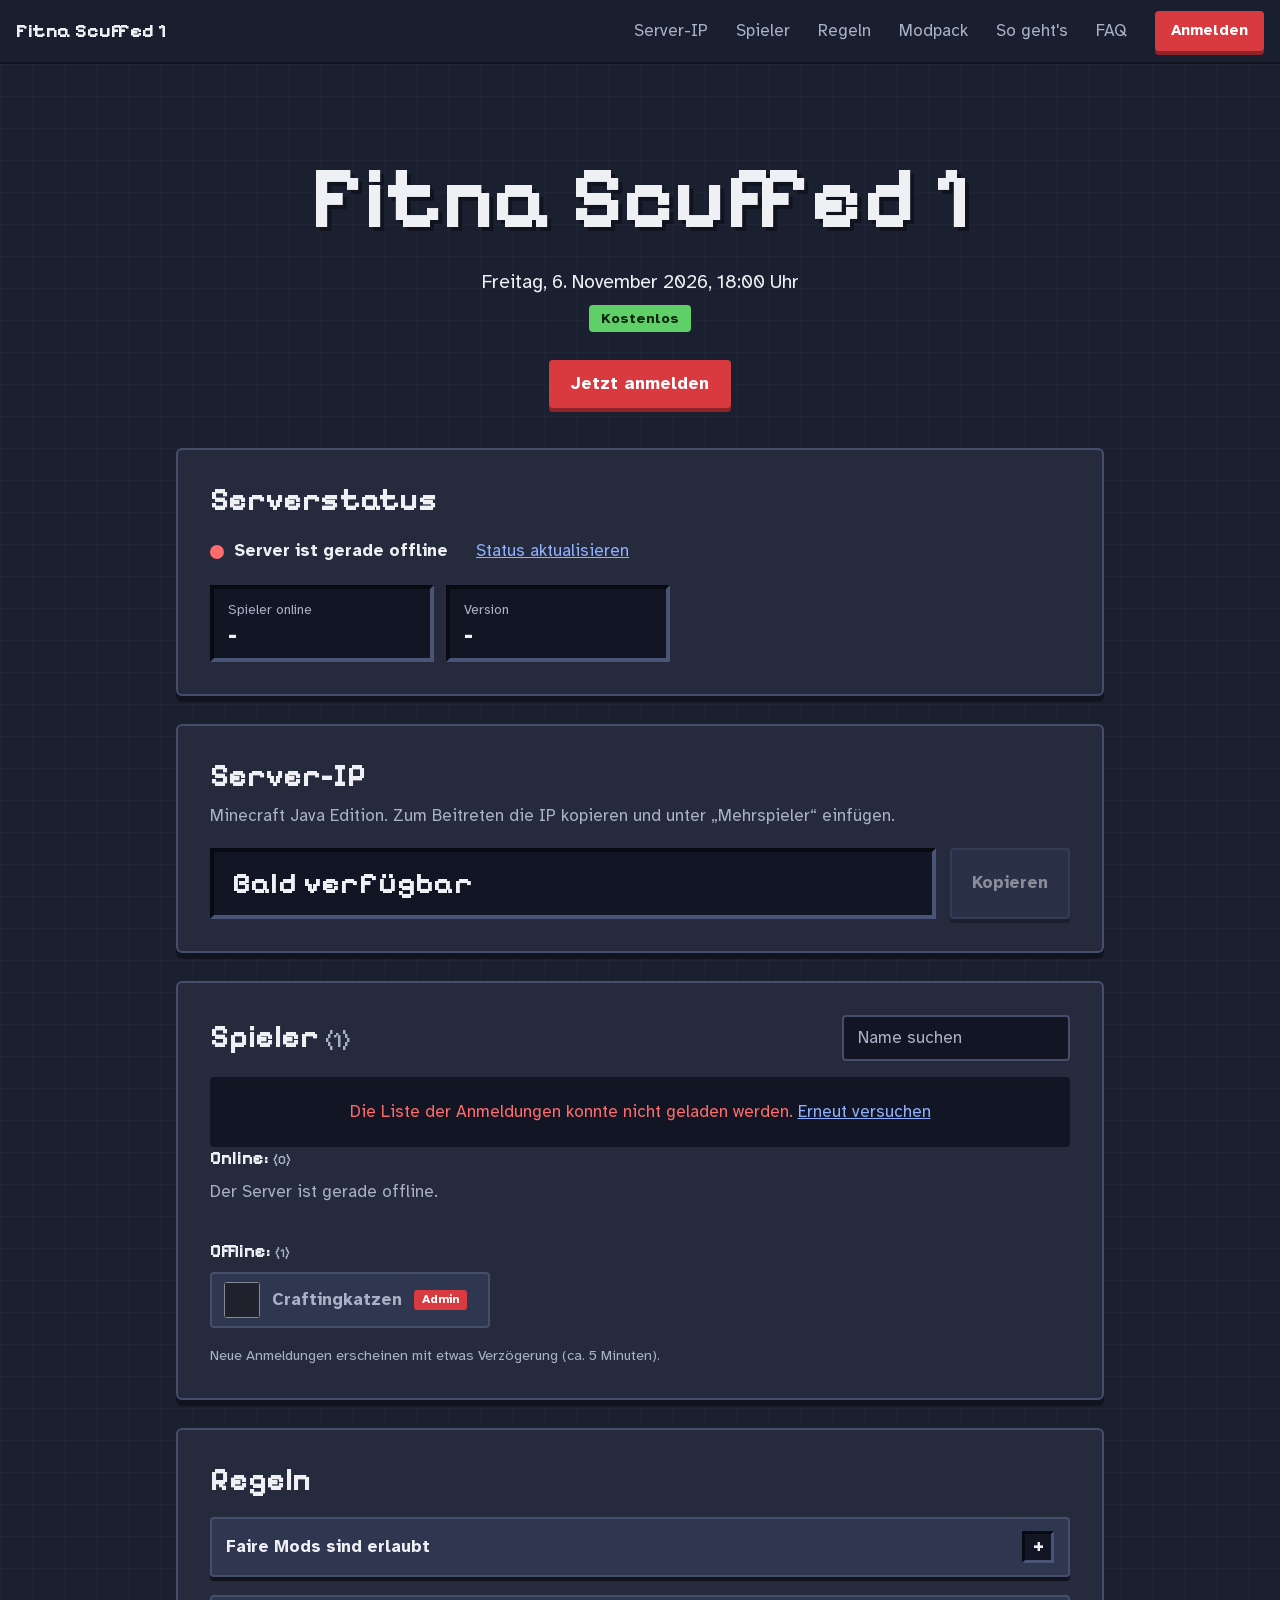
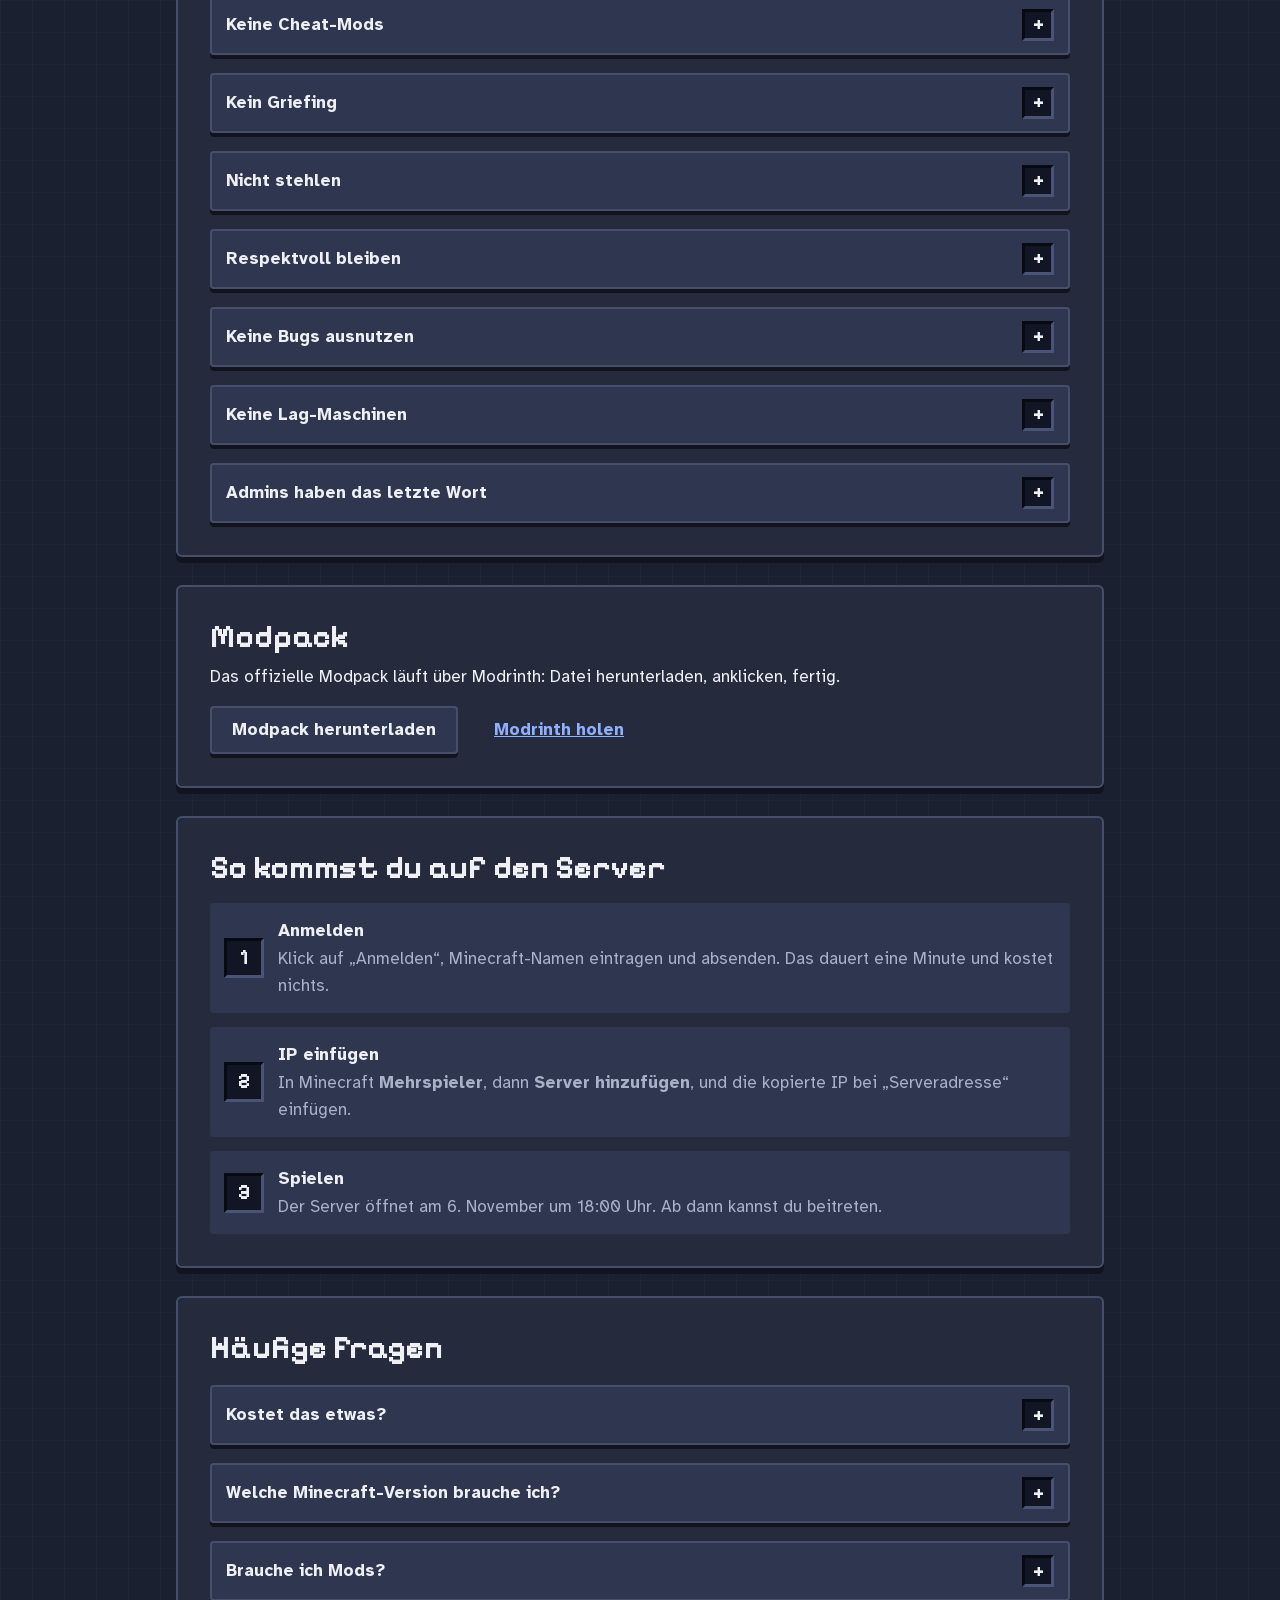
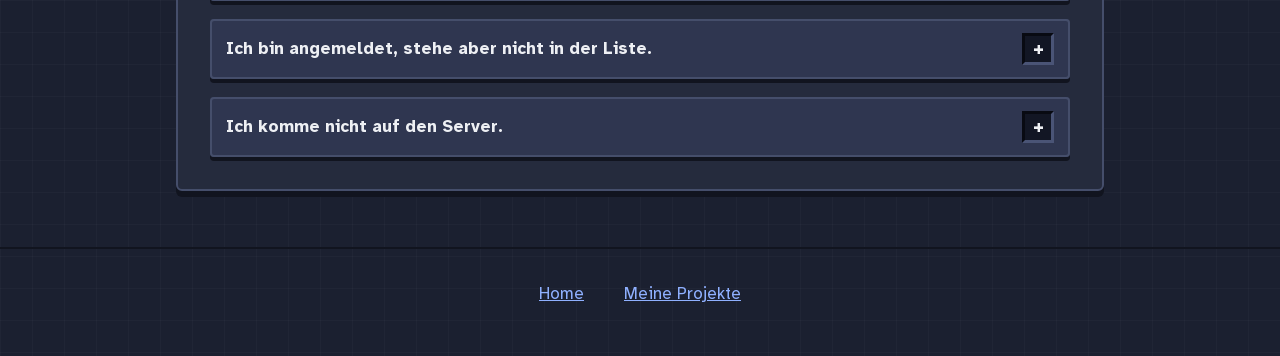
==== commit 8a63446a: "Revert "Spieler und Version dezent in der Statuszeile" This reverts commit c25cd16148b330fc030d395d6" ====
--- a/index.html
+++ b/index.html
@@ -93,13 +93,14 @@
 
         <div class="status" id="status" data-state="loading" aria-live="polite">
             <p class="status-line"><span class="dot" aria-hidden="true"></span><span id="status-text">Status wird geladen …</span></p>
-            <!-- Spielerzahl und Version, dezent in der Statuszeile; nur wenn online -->
-            <dl class="facts" id="facts" hidden>
-                <div><dt>Spieler</dt><dd id="fact-players">–</dd></div>
-                <div><dt>Version</dt><dd id="fact-version">–</dd></div>
-            </dl>
             <button type="button" class="link-button" id="btn-refresh">Status aktualisieren</button>
         </div>
+
+        <!-- Version und Spielerzahl als kleine Slots -->
+        <dl class="facts">
+            <div class="slot-inset"><dt>Spieler online</dt><dd id="fact-players">–</dd></div>
+            <div class="slot-inset"><dt>Version</dt><dd id="fact-version">–</dd></div>
+        </dl>
     </section>
 
     <!-- ===== Server-IP ===== -->
--- a/site.css
+++ b/site.css
@@ -261,11 +261,11 @@
 .status[data-state="waiting"] .dot { background: var(--wait); }
 .status[data-state="error"]   .dot { background: var(--offline); }
 
-/* Spielerzahl und Version: kleine, ruhige Chips in der Statuszeile */
-.facts { display: flex; flex-wrap: wrap; gap: 8px; margin: 0; }
-.facts div { display: flex; gap: 6px; padding: 3px 10px; background: var(--raised); border-radius: 4px; font-size: 0.9rem; }
-.facts dt { color: var(--muted); }
-.facts dd { margin: 0; color: var(--text); overflow-wrap: anywhere; }
+/* Spielerzahl und Version als zwei kleine Slots nebeneinander */
+.facts { display: grid; grid-template-columns: repeat(2, minmax(0, 1fr)); gap: 12px; max-width: 460px; margin: 16px 0 0; }
+.facts div { display: flex; flex-direction: column; gap: 4px; padding: 10px 14px; }
+.facts dt { color: var(--muted); font-size: 0.85rem; }
+.facts dd { margin: 0; font-family: var(--font-pixel); font-size: 1.4rem; font-weight: 700; line-height: 1.1; overflow-wrap: anywhere; }
 
 /* ---------- Spieler ---------- */
 .search input {
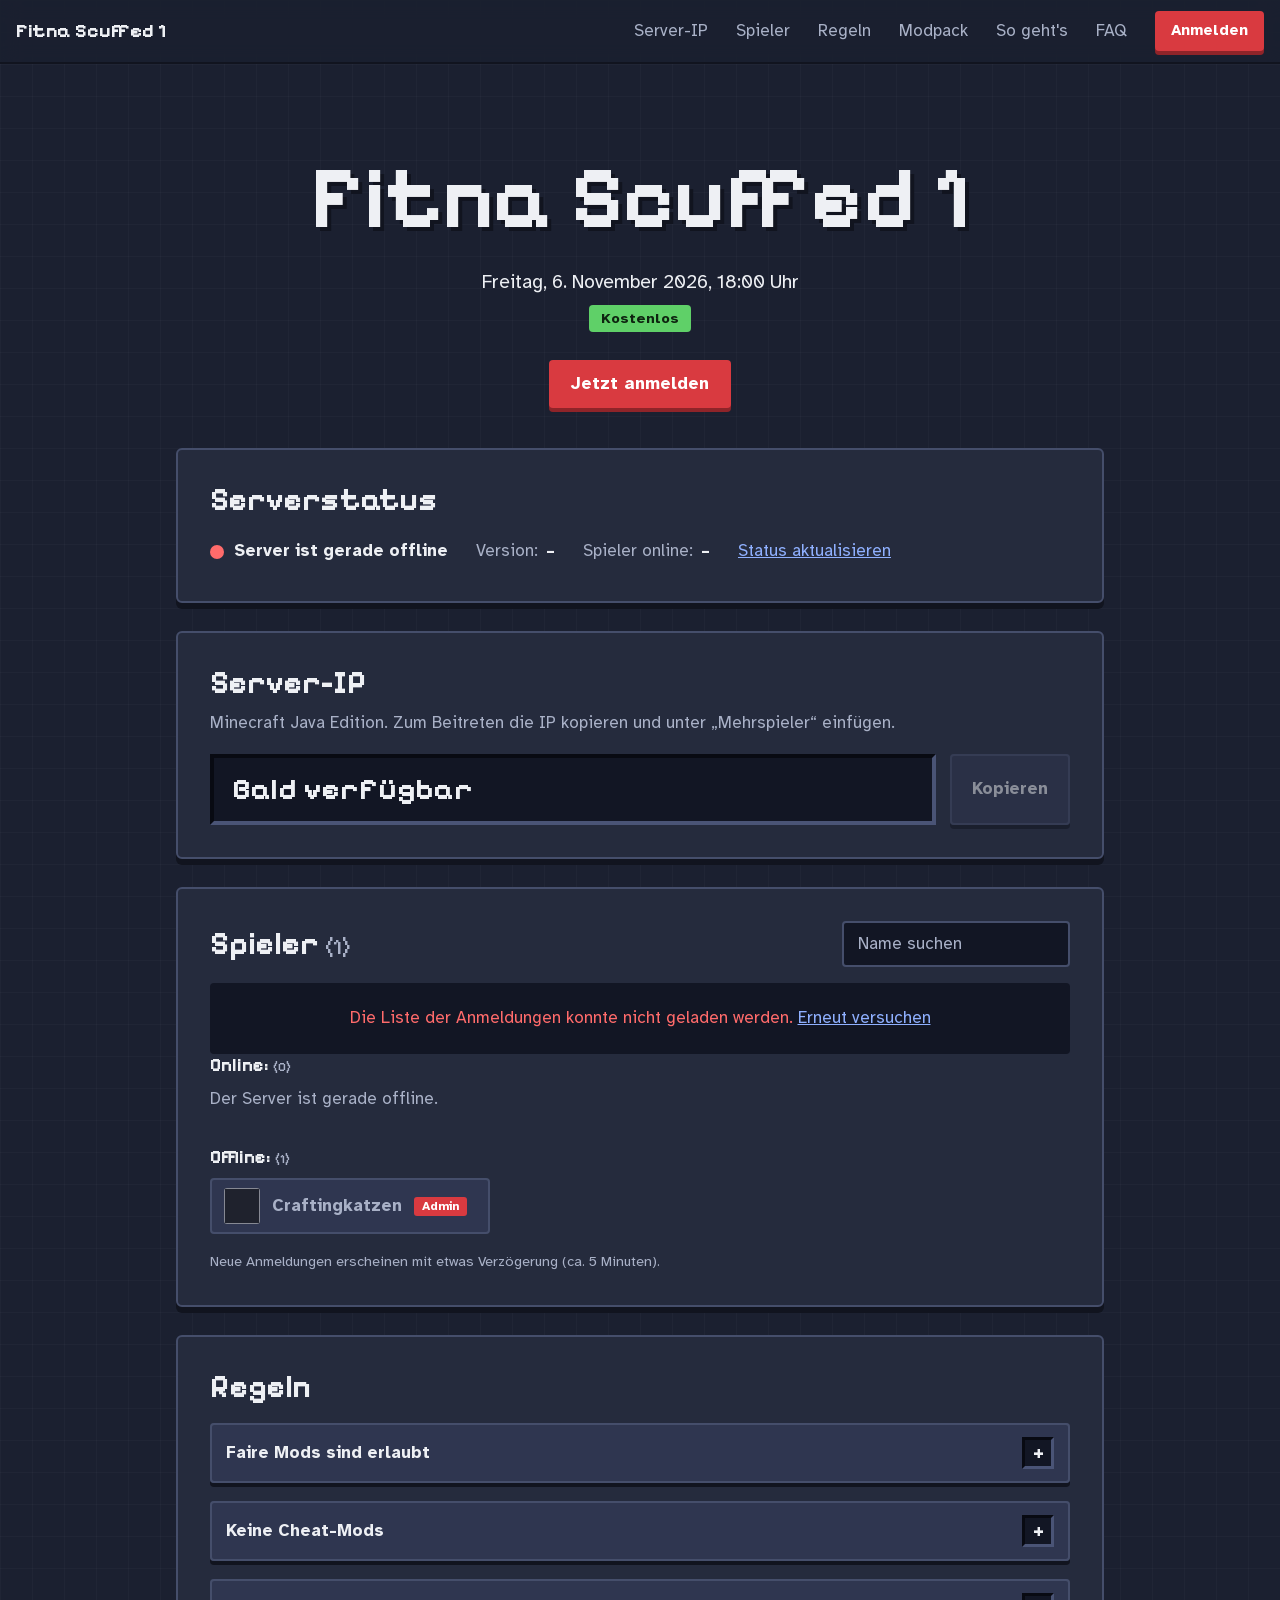
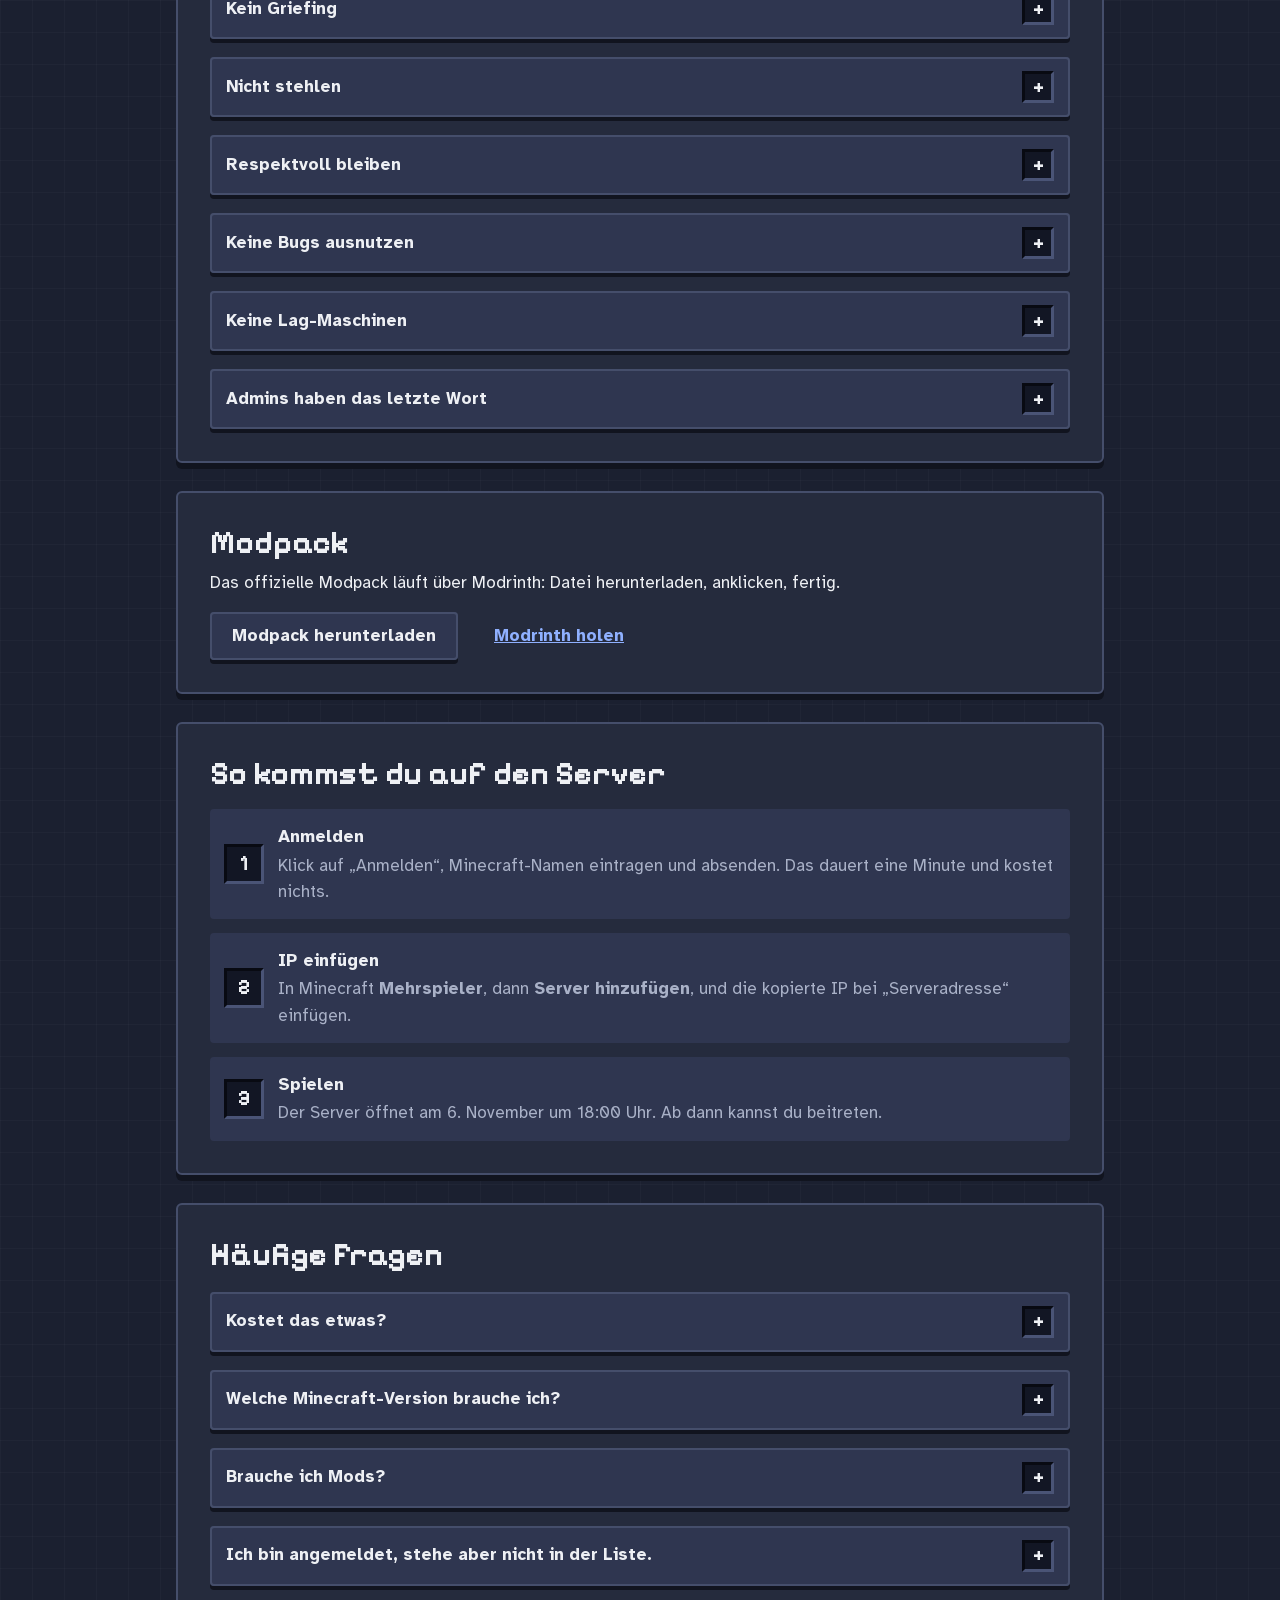
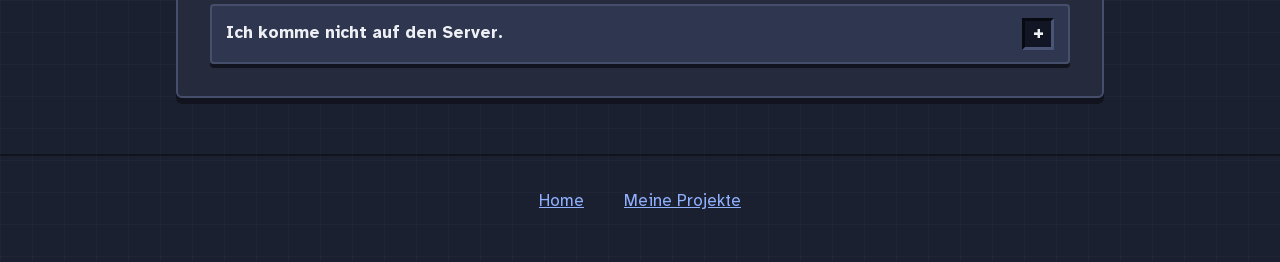
==== commit 03a954e9: "Revert "Spielmodus: IP unter dem Titel, Spieler/Version im Serverstatus" This reverts commit 67862b7" ====
--- a/index.html
+++ b/index.html
@@ -53,13 +53,6 @@
     <!-- ===== Start / Countdown ===== -->
     <section class="hero" id="top">
         <h1 data-project>Server</h1>
-
-        <!-- Im Spielmodus: IP klein direkt unter dem Titel -->
-        <div class="hero-ip only-play">
-            <code class="ip slot-inset" data-ip>Noch nicht verfügbar</code>
-            <button type="button" class="btn btn-secondary btn-small" data-copy-ip disabled>Kopieren</button>
-        </div>
-
         <p class="when">
             <time id="start-time"></time>
             <span class="free hide-play">Kostenlos</span>
@@ -74,6 +67,15 @@
             </div>
         </div>
 
+        <div class="only-play">
+            <div class="countdown stats" aria-label="Serverstatus">
+                <div class="slot"><span class="num" id="stat-players">–</span><span class="unit">Spieler online</span></div>
+                <div class="slot"><span class="num" id="stat-version">–</span><span class="unit">Version</span></div>
+            </div>
+        </div>
+
+      
+
         <div class="actions">
             <button type="button" class="btn btn-primary hide-play" data-open-signup>Jetzt anmelden</button>
             <button type="button" class="btn btn-secondary only-soon" id="btn-calendar">Im Kalender speichern</button>
@@ -93,14 +95,12 @@
 
         <div class="status" id="status" data-state="loading" aria-live="polite">
             <p class="status-line"><span class="dot" aria-hidden="true"></span><span id="status-text">Status wird geladen …</span></p>
+            <dl class="facts hide-play">
+                <div><dt>Version</dt><dd id="fact-version">–</dd></div>
+                <div><dt>Spieler online</dt><dd id="fact-players">–</dd></div>
+            </dl>
             <button type="button" class="link-button" id="btn-refresh">Status aktualisieren</button>
         </div>
-
-        <!-- Version und Spielerzahl als kleine Slots -->
-        <dl class="facts">
-            <div class="slot-inset"><dt>Spieler online</dt><dd id="fact-players">–</dd></div>
-            <div class="slot-inset"><dt>Version</dt><dd id="fact-version">–</dd></div>
-        </dl>
     </section>
 
     <!-- ===== Server-IP ===== -->
--- a/site.css
+++ b/site.css
@@ -214,12 +214,13 @@
     background: var(--red);
     box-shadow: 0 4px 0 var(--red-deep);
     color: #fff;
+    font-size: 1.1rem;
 }
 [data-mode="play"] .hero .btn[data-copy-ip]:hover { background: #e84c52; }
 
-/* Kleine IP mit Kopieren-Button unter dem Titel (nur Spielmodus) */
-.hero-ip { display: flex; flex-wrap: wrap; justify-content: center; align-items: stretch; gap: 10px; margin: 18px auto 0; }
-.hero-ip .ip { flex: 0 1 auto; min-height: 40px; padding: 4px 14px; font-size: clamp(1rem, 4vw, 1.25rem); }
+.stats { grid-template-columns: repeat(2, minmax(0, 1fr)); max-width: 460px; }
+.stats .slot { padding-inline: 10px; text-align: center; }
+.stats .num { font-size: clamp(1.8rem, 8vw, 3rem); overflow-wrap: anywhere; }
 
 /* ---------- Server-IP ---------- */
 .ip-row { display: flex; flex-wrap: wrap; gap: 14px; align-items: stretch; margin: 18px 0 0; }
@@ -261,11 +262,11 @@
 .status[data-state="waiting"] .dot { background: var(--wait); }
 .status[data-state="error"]   .dot { background: var(--offline); }
 
-/* Spielerzahl und Version als zwei kleine Slots nebeneinander */
-.facts { display: grid; grid-template-columns: repeat(2, minmax(0, 1fr)); gap: 12px; max-width: 460px; margin: 16px 0 0; }
-.facts div { display: flex; flex-direction: column; gap: 4px; padding: 10px 14px; }
-.facts dt { color: var(--muted); font-size: 0.85rem; }
-.facts dd { margin: 0; font-family: var(--font-pixel); font-size: 1.4rem; font-weight: 700; line-height: 1.1; overflow-wrap: anywhere; }
+.facts { display: flex; flex-wrap: wrap; gap: 8px 28px; margin: 0; }
+.facts div { display: flex; gap: 8px; }
+.facts dt { color: var(--muted); }
+.facts dt::after { content: ':'; }
+.facts dd { margin: 0; font-weight: 700; }
 
 /* ---------- Spieler ---------- */
 .search input {
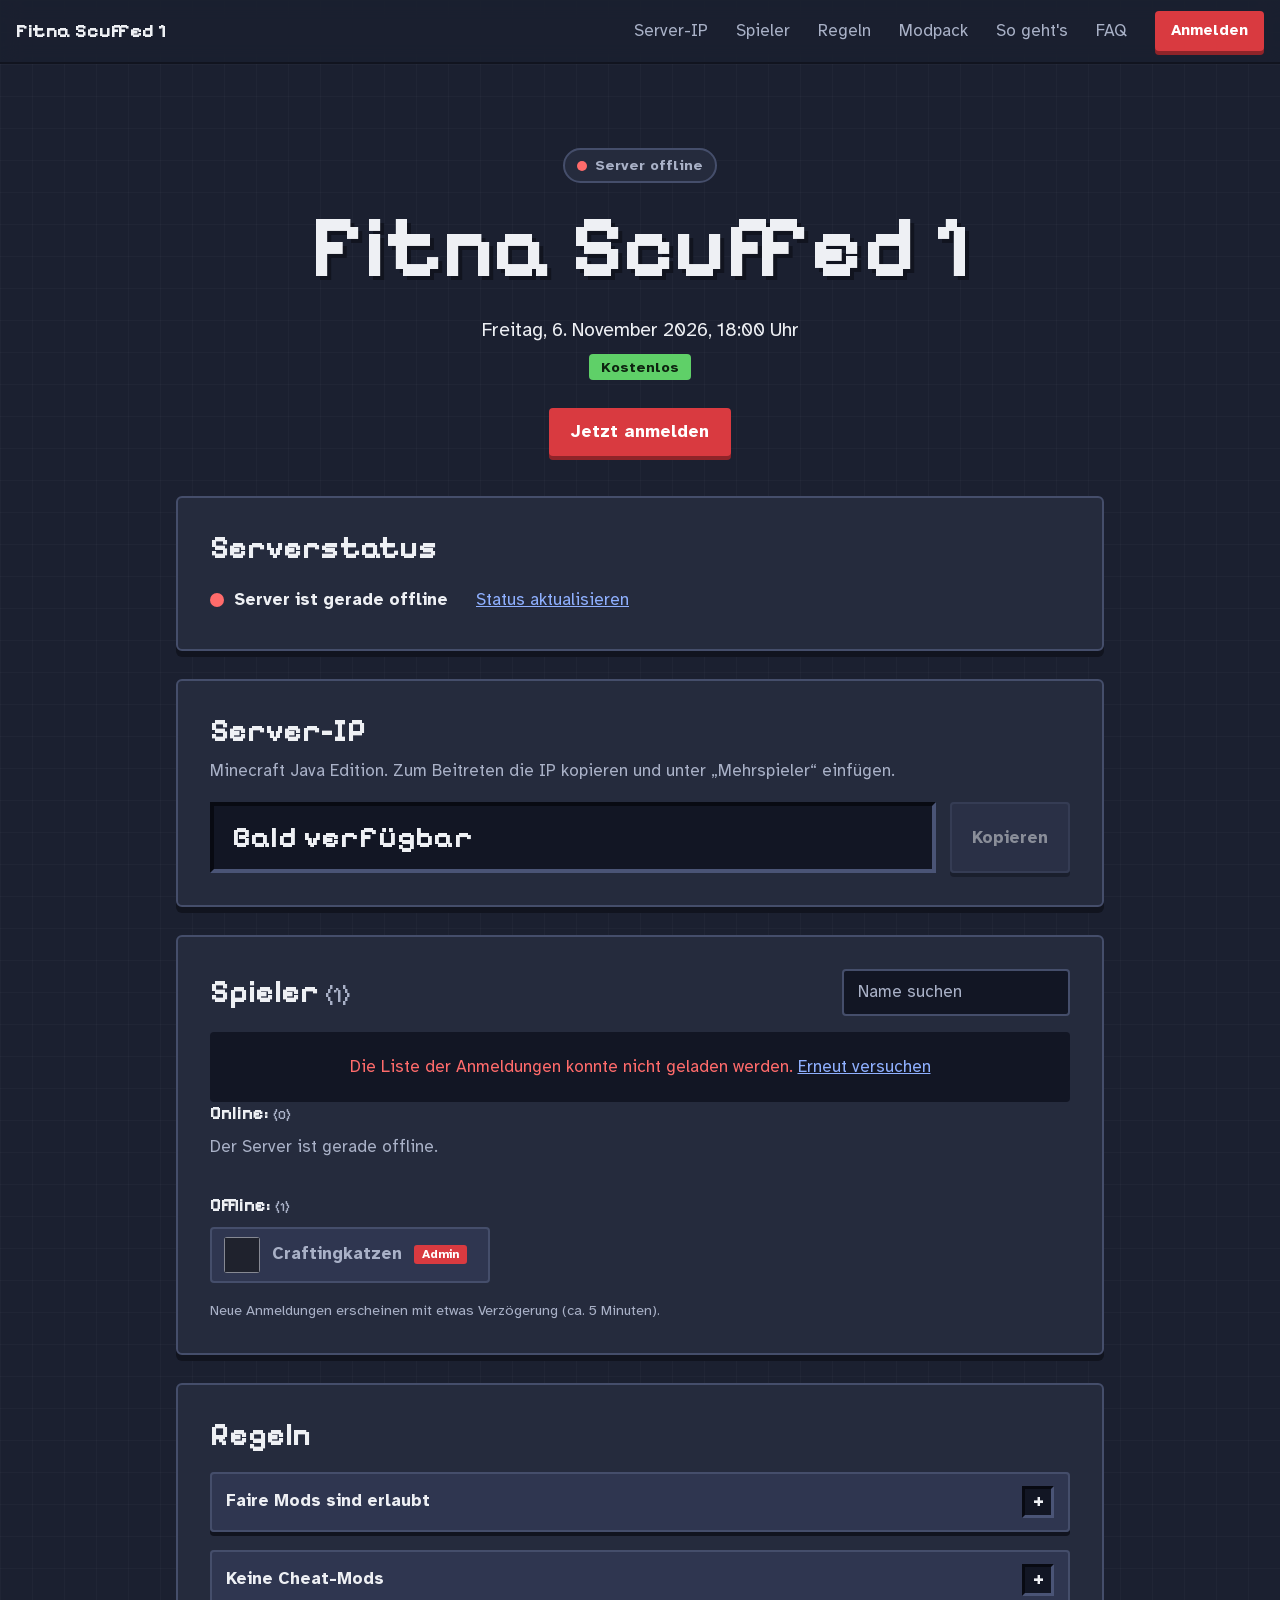
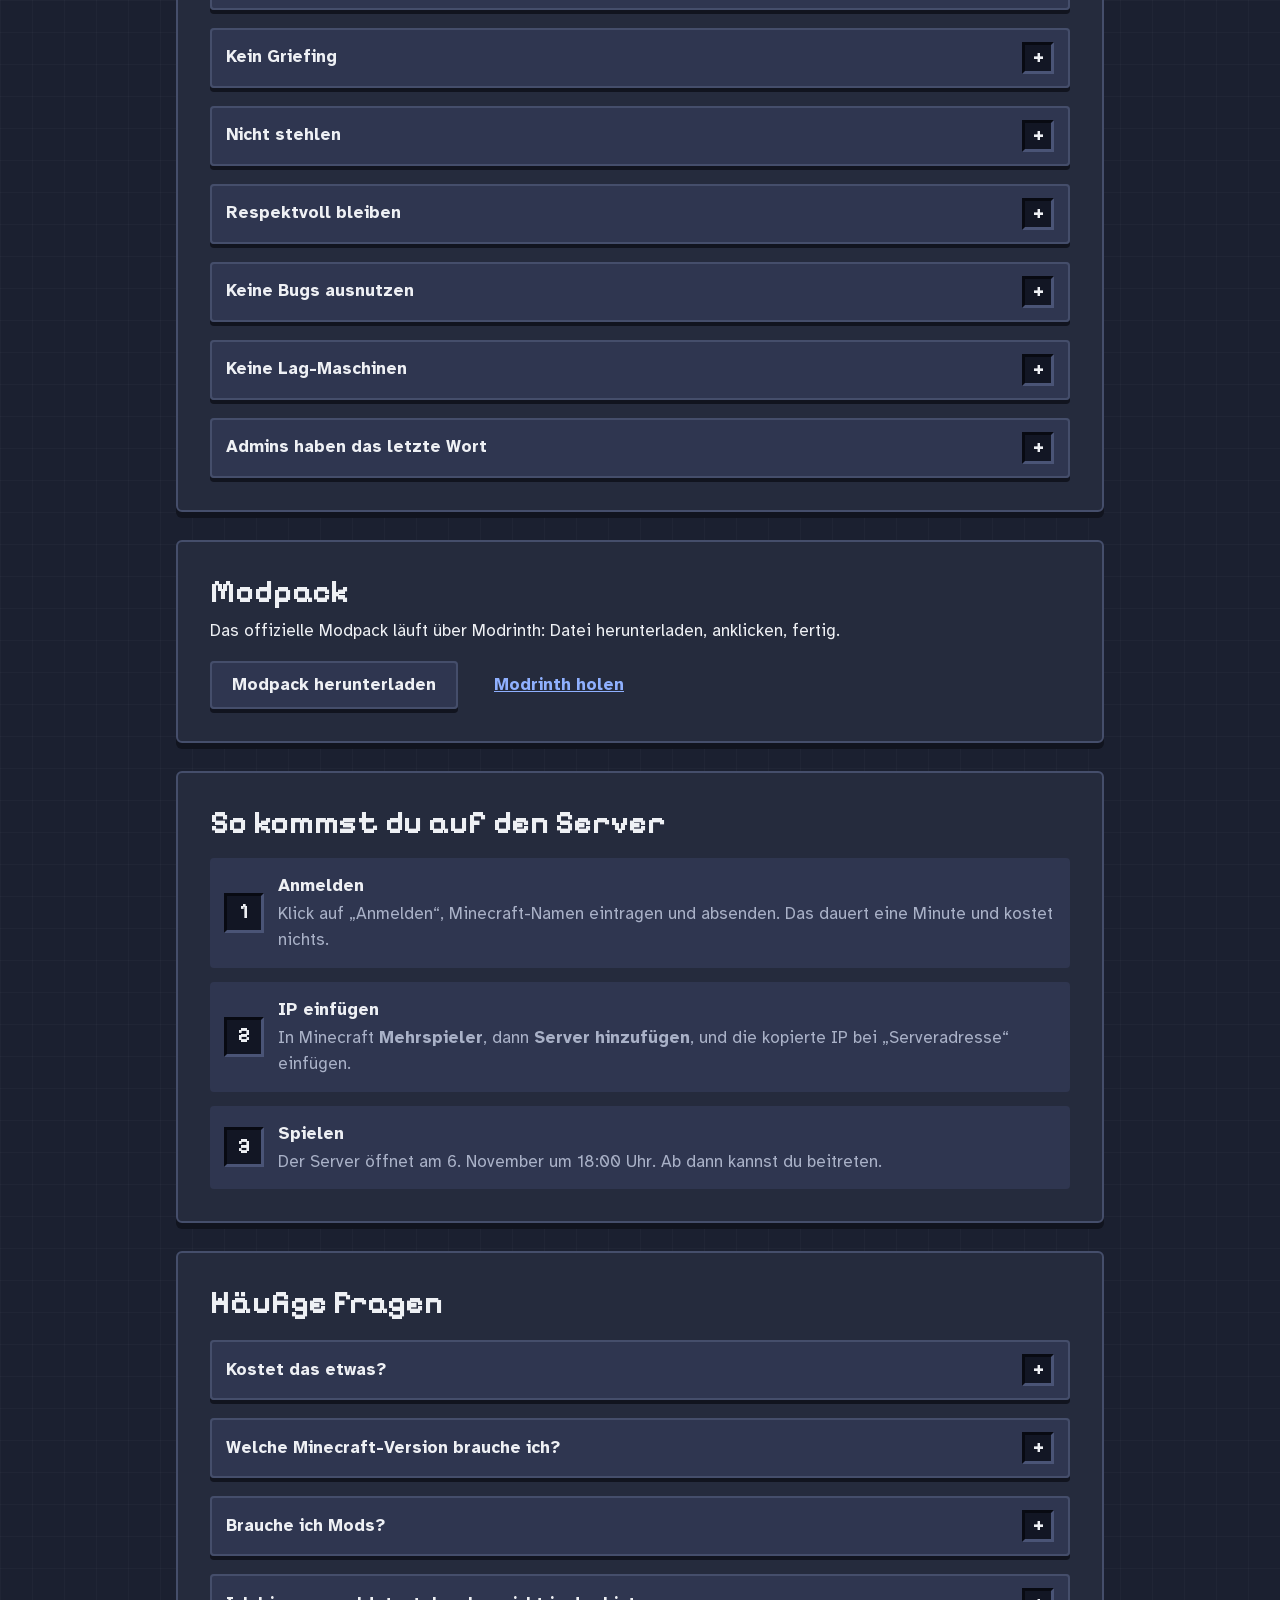
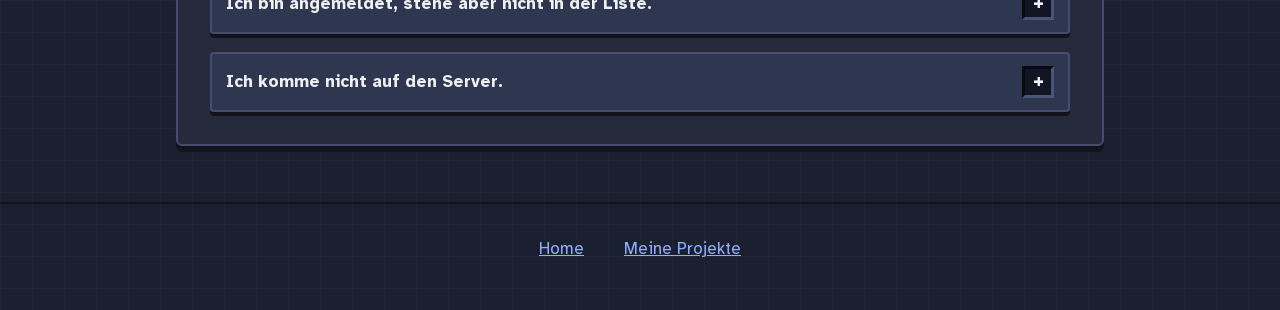
==== commit 3ae4d5d1: "Status-Punkt über dem Titel, IP im Spielmodus oben, dezente Status-Chips - Kleiner Punkt über dem Ti" ====
--- a/index.html
+++ b/index.html
@@ -52,7 +52,19 @@
 
     <!-- ===== Start / Countdown ===== -->
     <section class="hero" id="top">
+        <!-- Kleiner Status über dem Titel: grün = online, rot = offline -->
+        <p class="hero-status" id="hero-status" data-state="loading" aria-hidden="true">
+            <span class="dot"></span><span id="hero-status-text">Status wird geladen …</span>
+        </p>
+
         <h1 data-project>Server</h1>
+
+        <!-- Im Spielmodus: IP klein direkt unter dem Titel -->
+        <div class="hero-ip only-play">
+            <code class="ip slot-inset" data-ip>Noch nicht verfügbar</code>
+            <button type="button" class="btn btn-secondary btn-small" data-copy-ip disabled>Kopieren</button>
+        </div>
+
         <p class="when">
             <time id="start-time"></time>
             <span class="free hide-play">Kostenlos</span>
@@ -67,15 +79,6 @@
             </div>
         </div>
 
-        <div class="only-play">
-            <div class="countdown stats" aria-label="Serverstatus">
-                <div class="slot"><span class="num" id="stat-players">–</span><span class="unit">Spieler online</span></div>
-                <div class="slot"><span class="num" id="stat-version">–</span><span class="unit">Version</span></div>
-            </div>
-        </div>
-
-      
-
         <div class="actions">
             <button type="button" class="btn btn-primary hide-play" data-open-signup>Jetzt anmelden</button>
             <button type="button" class="btn btn-secondary only-soon" id="btn-calendar">Im Kalender speichern</button>
@@ -95,9 +98,10 @@
 
         <div class="status" id="status" data-state="loading" aria-live="polite">
             <p class="status-line"><span class="dot" aria-hidden="true"></span><span id="status-text">Status wird geladen …</span></p>
-            <dl class="facts hide-play">
+            <!-- Dezent neben dem Status; per CSS nur sichtbar, wenn online -->
+            <dl class="facts">
+                <div><dt>Spieler</dt><dd id="fact-players">–</dd></div>
                 <div><dt>Version</dt><dd id="fact-version">–</dd></div>
-                <div><dt>Spieler online</dt><dd id="fact-players">–</dd></div>
             </dl>
             <button type="button" class="link-button" id="btn-refresh">Status aktualisieren</button>
         </div>
--- a/site.css
+++ b/site.css
@@ -214,13 +214,37 @@
     background: var(--red);
     box-shadow: 0 4px 0 var(--red-deep);
     color: #fff;
-    font-size: 1.1rem;
 }
 [data-mode="play"] .hero .btn[data-copy-ip]:hover { background: #e84c52; }
 
-.stats { grid-template-columns: repeat(2, minmax(0, 1fr)); max-width: 460px; }
-.stats .slot { padding-inline: 10px; text-align: center; }
-.stats .num { font-size: clamp(1.8rem, 8vw, 3rem); overflow-wrap: anywhere; }
+/* Kleine IP mit Kopieren-Button unter dem Titel (nur Spielmodus) */
+.hero-ip { display: flex; flex-wrap: wrap; justify-content: center; align-items: stretch; gap: 10px; margin: 18px auto 0; }
+.hero-ip .ip { flex: 0 1 auto; min-height: 40px; padding: 4px 14px; font-size: clamp(1rem, 4vw, 1.25rem); }
+
+/* Kleiner Status-Punkt über dem Titel */
+.hero-status {
+    display: inline-flex;
+    align-items: center;
+    gap: 8px;
+    margin: 0 0 14px;
+    padding: 4px 12px;
+    background: var(--panel);
+    border: 2px solid var(--line);
+    border-radius: 999px;
+    color: var(--muted);
+    font-size: 0.9rem;
+    font-weight: 700;
+}
+.hero-status .dot { width: 10px; height: 10px; }
+.hero-status[data-state="online"] { color: var(--text); }
+.hero-status[data-state="online"] .dot { background: var(--online); box-shadow: 0 0 8px var(--online); }
+.hero-status[data-state="offline"] .dot { background: var(--offline); }
+
+/* Spielmodus: IP-Kasten unter die Spielerliste. Nur per CSS-Reihenfolge,
+   das HTML und die Logik bleiben unverändert. */
+[data-mode="play"] main { display: flex; flex-direction: column; }
+[data-mode="play"] main > #ip { order: 1; }
+[data-mode="play"] main > #ip ~ section:not(#spieler) { order: 2; }
 
 /* ---------- Server-IP ---------- */
 .ip-row { display: flex; flex-wrap: wrap; gap: 14px; align-items: stretch; margin: 18px 0 0; }
@@ -262,11 +286,13 @@
 .status[data-state="waiting"] .dot { background: var(--wait); }
 .status[data-state="error"]   .dot { background: var(--offline); }
 
-.facts { display: flex; flex-wrap: wrap; gap: 8px 28px; margin: 0; }
-.facts div { display: flex; gap: 8px; }
+/* Spielerzahl und Version: kleine, ruhige Chips neben dem Status,
+   nur sichtbar, wenn der Server online ist */
+.facts { display: flex; flex-wrap: wrap; gap: 8px; margin: 0; }
+.status:not([data-state="online"]) .facts { display: none; }
+.facts div { display: flex; gap: 6px; padding: 3px 10px; background: var(--raised); border-radius: 4px; font-size: 0.9rem; }
 .facts dt { color: var(--muted); }
-.facts dt::after { content: ':'; }
-.facts dd { margin: 0; font-weight: 700; }
+.facts dd { margin: 0; color: var(--text); overflow-wrap: anywhere; }
 
 /* ---------- Spieler ---------- */
 .search input {
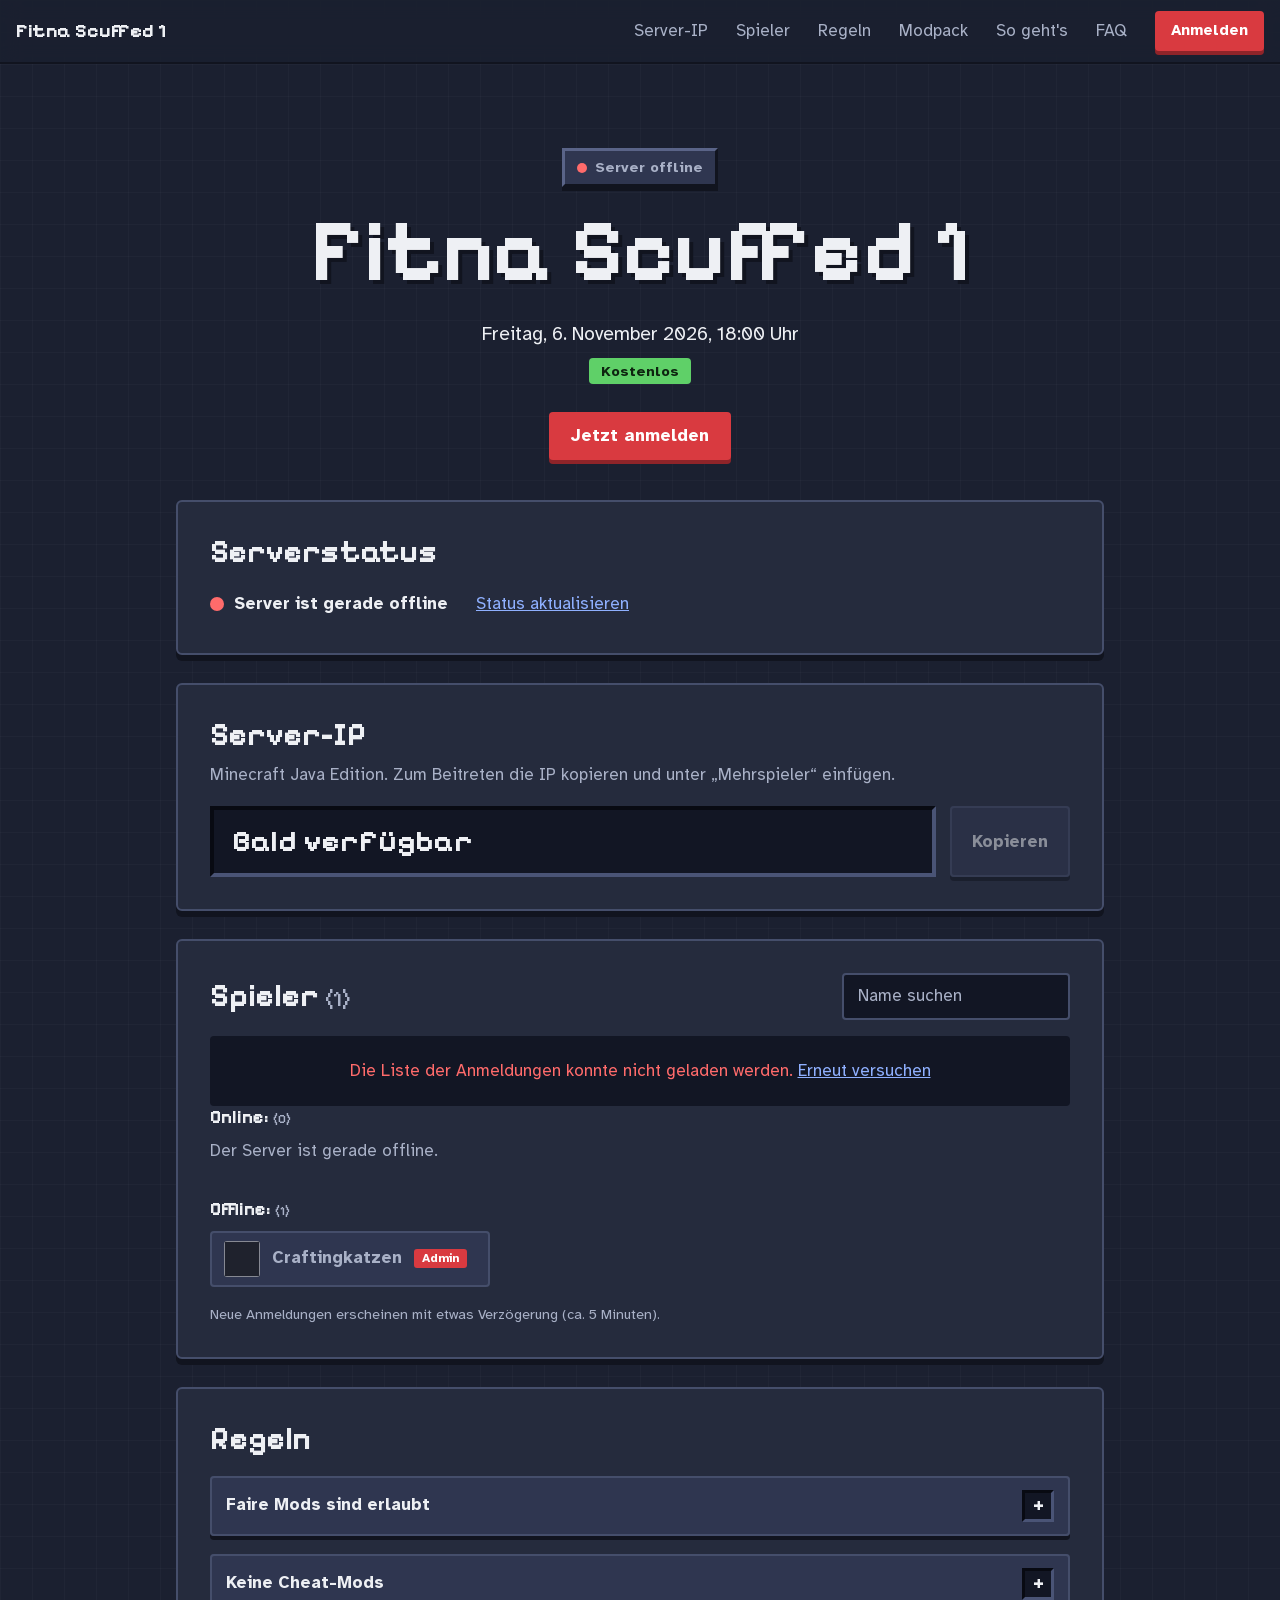
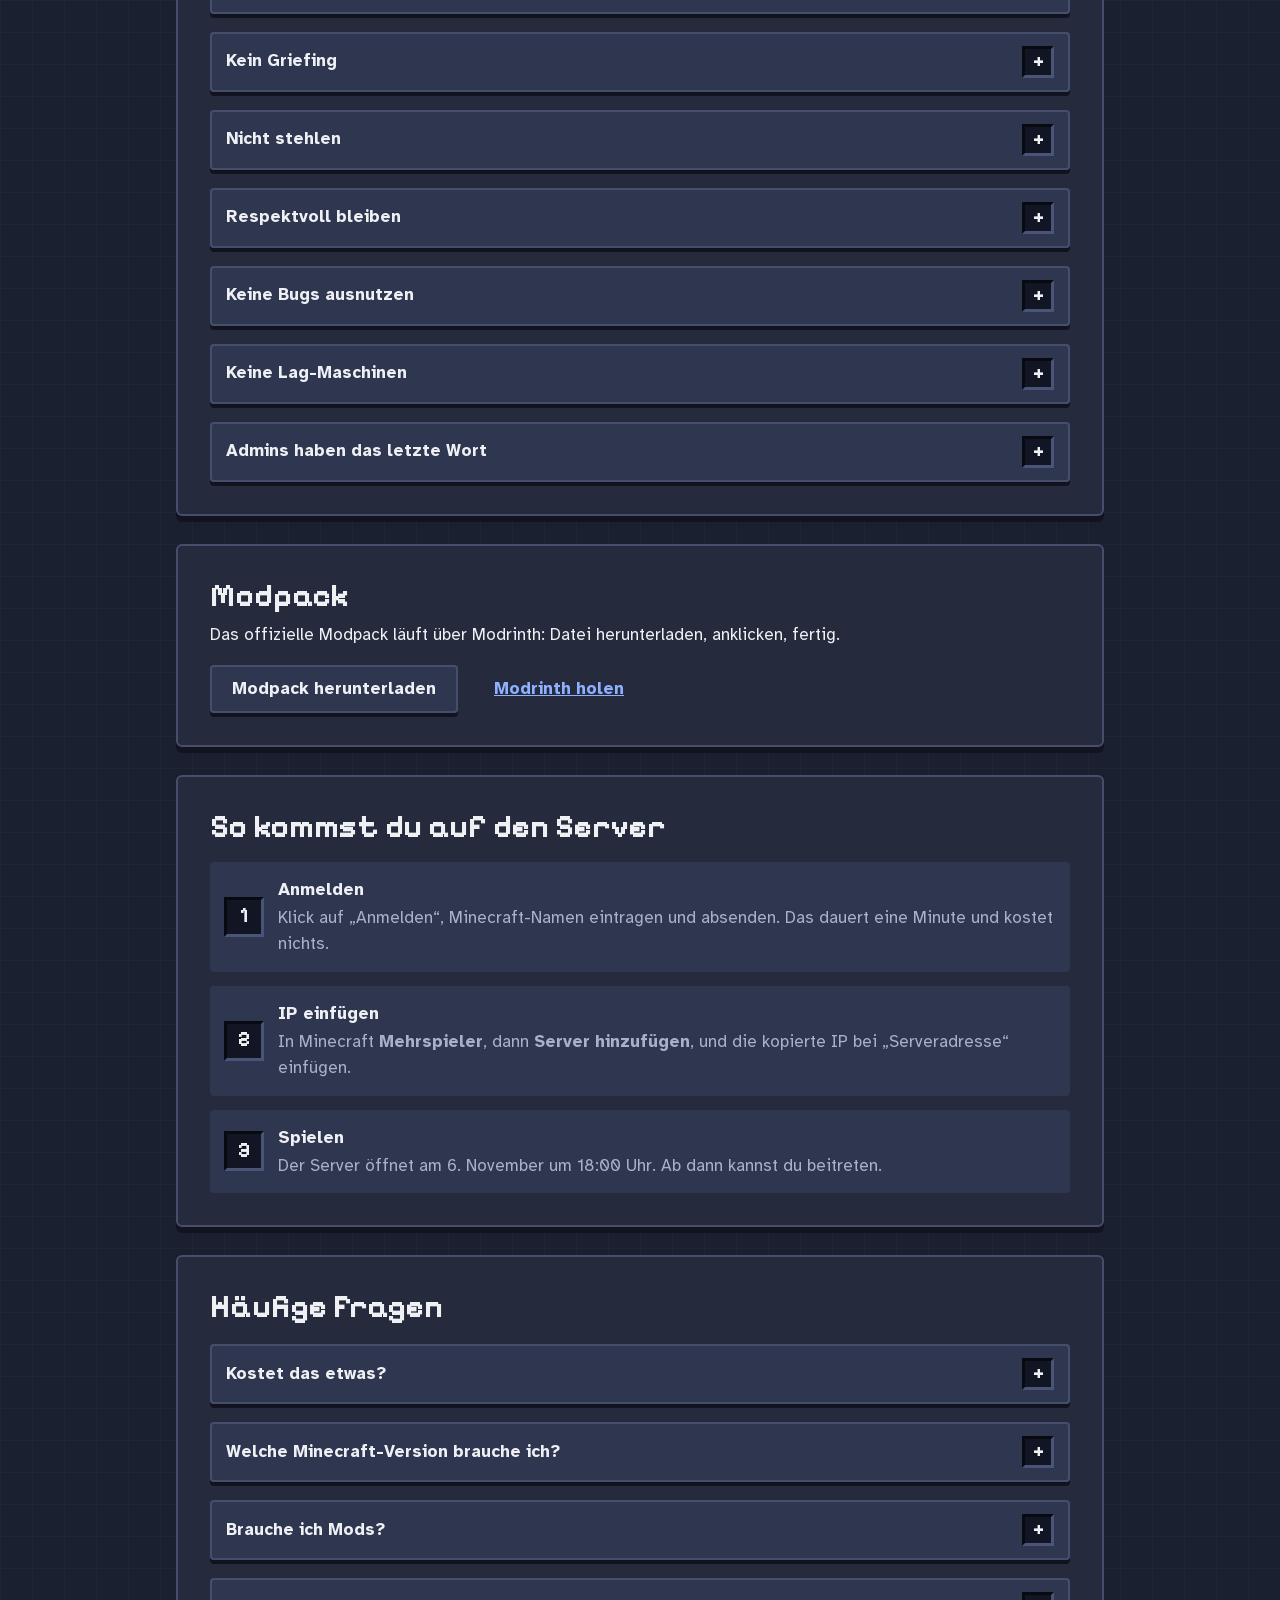
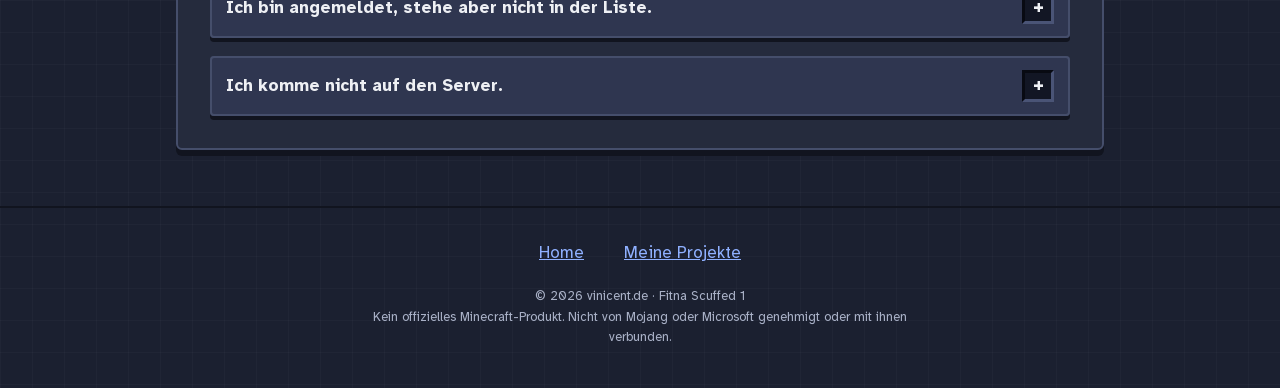
==== commit d052882a: "Footer: Copyright-Zeile und Hinweis "kein offizielles Minecraft-Produkt" - Unter den Links: "© <Jahr" ====
--- a/index.html
+++ b/index.html
@@ -52,9 +52,12 @@
 
     <!-- ===== Start / Countdown ===== -->
     <section class="hero" id="top">
-        <!-- Kleiner Status über dem Titel: grün = online, rot = offline -->
-        <p class="hero-status" id="hero-status" data-state="loading" aria-hidden="true">
-            <span class="dot"></span><span id="hero-status-text">Status wird geladen …</span>
+        <!-- Kleiner Status über dem Titel: grün = online, rot = offline.
+             Klick springt zur Spielerliste. -->
+        <p class="hero-status-wrap">
+            <a class="hero-status" id="hero-status" href="#spieler" data-state="loading">
+                <span class="dot" aria-hidden="true"></span><span id="hero-status-text">Status wird geladen …</span>
+            </a>
         </p>
 
         <h1 data-project>Server</h1>
@@ -197,8 +200,14 @@
 </main>
 
 <footer class="footer">
-    <a href="#" id="home-link">Home</a>
-    <a href="#" id="projects-link">Meine Projekte</a>
+    <nav class="footer-links" aria-label="Weitere Seiten">
+        <a href="#" id="home-link">Home</a>
+        <a href="#" id="projects-link">Meine Projekte</a>
+    </nav>
+    <p class="footer-legal">
+        © <span id="footer-year">2026</span> vinicent.de · <span data-project>Server</span><br>
+        Kein offizielles Minecraft-Produkt. Nicht von Mojang oder Microsoft genehmigt oder mit ihnen verbunden.
+    </p>
 </footer>
 
 <!-- ===== Anmelde-Popup (klein, Hintergrund geblurrt, jederzeit schließbar) ===== -->
--- a/site.css
+++ b/site.css
@@ -221,20 +221,28 @@
 .hero-ip { display: flex; flex-wrap: wrap; justify-content: center; align-items: stretch; gap: 10px; margin: 18px auto 0; }
 .hero-ip .ip { flex: 0 1 auto; min-height: 40px; padding: 4px 14px; font-size: clamp(1rem, 4vw, 1.25rem); }
 
-/* Kleiner Status-Punkt über dem Titel */
+/* Kleiner Status-Punkt über dem Titel, Link zur Spielerliste */
+.hero-status-wrap { margin: 0 0 14px; }
 .hero-status {
     display: inline-flex;
     align-items: center;
     gap: 8px;
-    margin: 0 0 14px;
-    padding: 4px 12px;
-    background: var(--panel);
-    border: 2px solid var(--line);
-    border-radius: 999px;
+    padding: 5px 12px;
+    /* Pixel-Look wie ein Minecraft-Button: eckig, heller Rand oben links,
+       dunkler unten rechts, harter Schatten */
+    background: var(--raised);
+    border: 3px solid;
+    border-color: #5a6488 #11141f #11141f #5a6488;
+    border-radius: 0;
+    box-shadow: 0 4px 0 #11141f;
     color: var(--muted);
     font-size: 0.9rem;
     font-weight: 700;
-}
+    text-decoration: none;
+    transition: background-color 0.15s;
+}
+.hero-status:hover { background: #3a4263; color: #fff; }
+.hero-status:active { transform: translateY(3px); box-shadow: 0 1px 0 #11141f; }
 .hero-status .dot { width: 10px; height: 10px; }
 .hero-status[data-state="online"] { color: var(--text); }
 .hero-status[data-state="online"] .dot { background: var(--online); box-shadow: 0 0 8px var(--online); }
@@ -443,8 +451,10 @@
 #modpack .actions { justify-content: flex-start; }
 
 /* ---------- Footer ---------- */
-.footer { display: flex; flex-wrap: wrap; justify-content: center; gap: 8px 24px; padding: 24px 16px 40px; border-top: 2px solid #11141f; }
+.footer { display: flex; flex-direction: column; align-items: center; gap: 12px; padding: 24px 16px 40px; border-top: 2px solid #11141f; text-align: center; }
+.footer-links { display: flex; flex-wrap: wrap; justify-content: center; gap: 8px 24px; }
 .footer a { padding: 8px; }
+.footer-legal { margin: 0; max-width: 560px; color: var(--muted); font-size: 0.8rem; line-height: 1.6; }
 
 /* Kleiner Punkt für die Anmeldung im Spielmodus */
 .signup-dot {
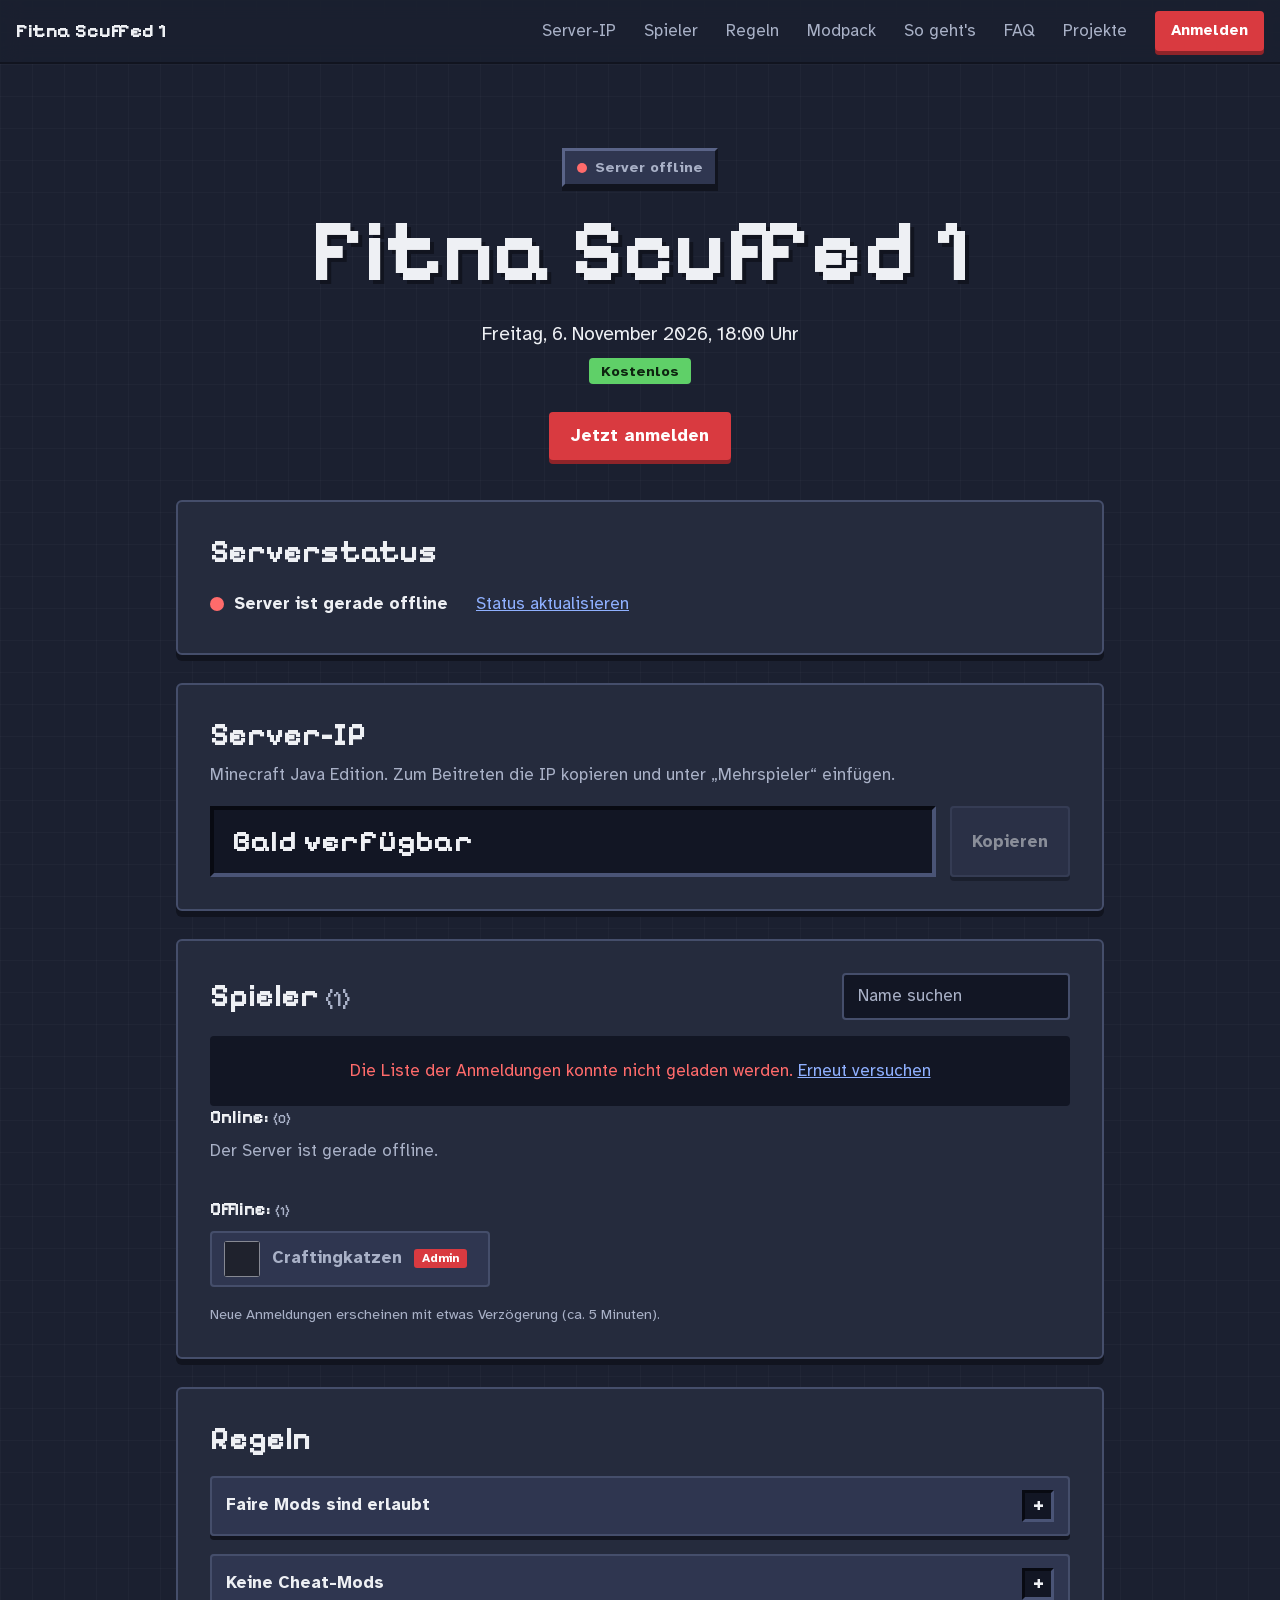
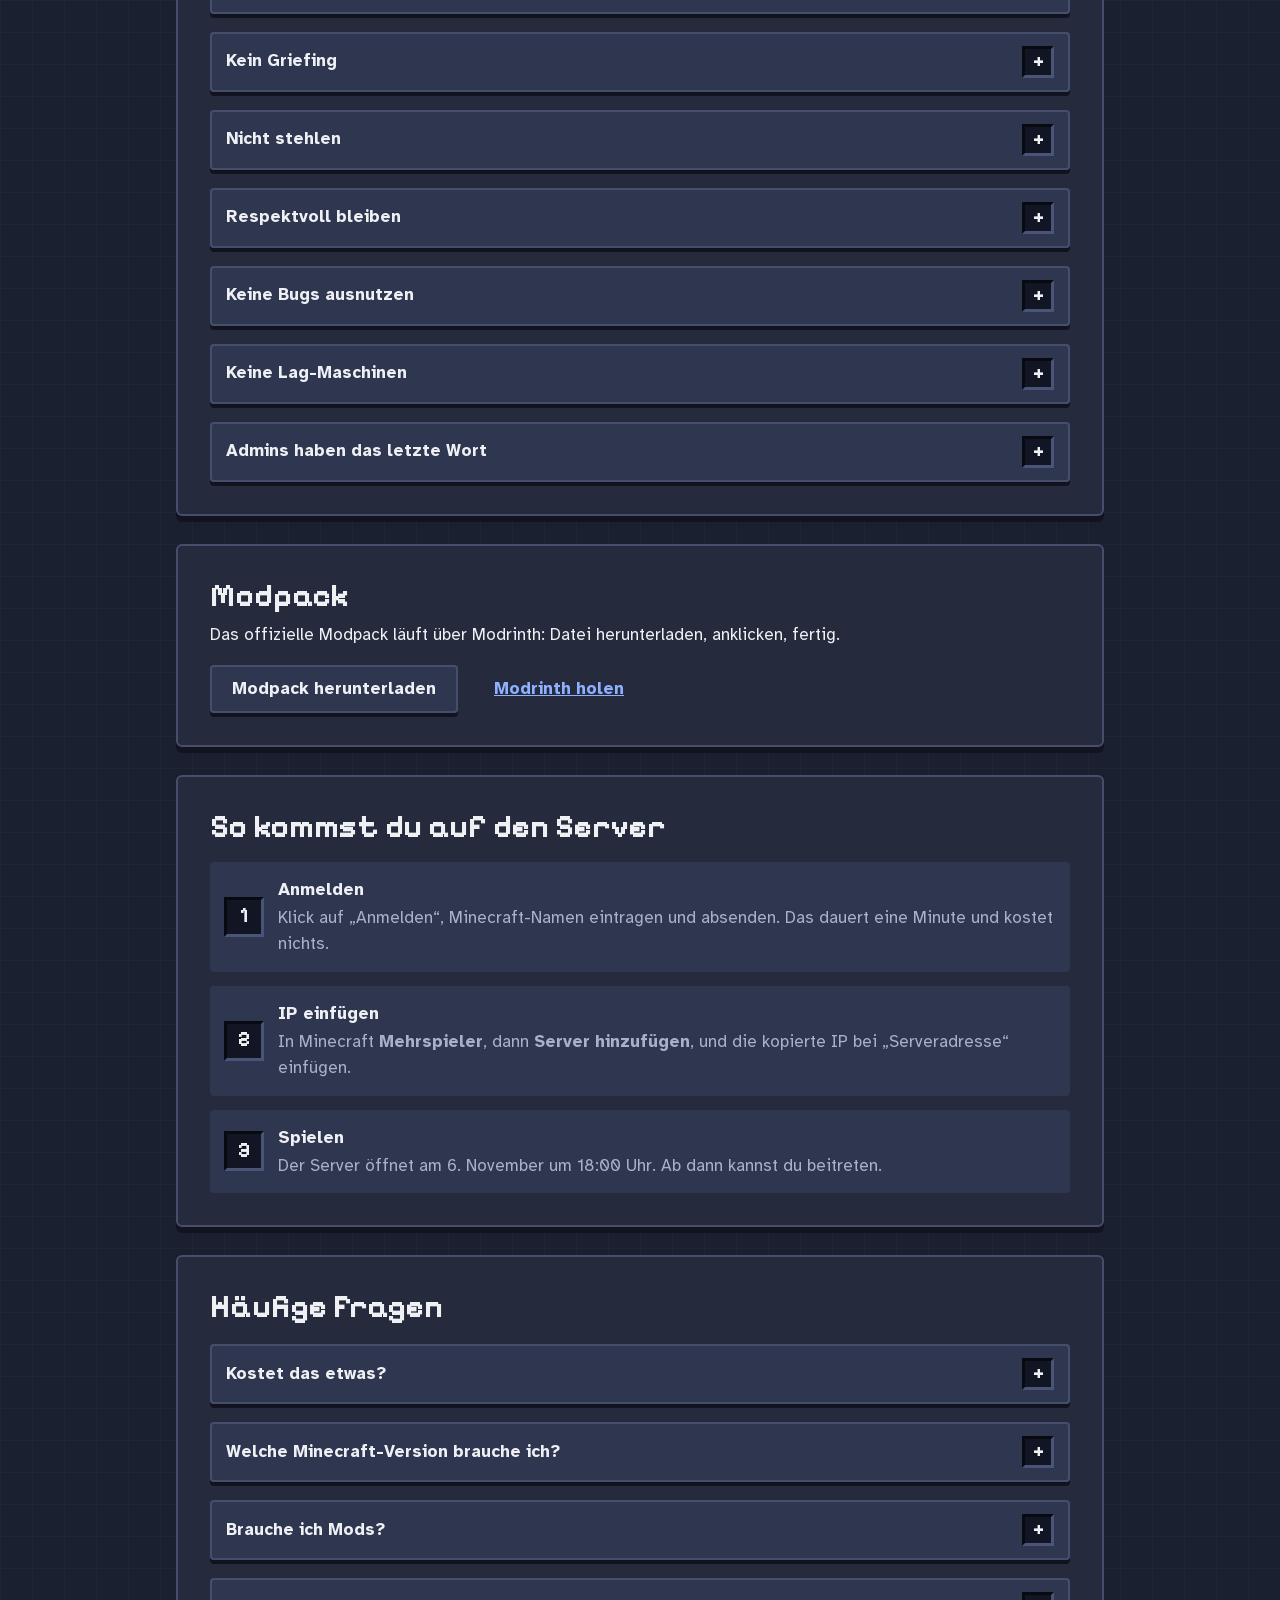
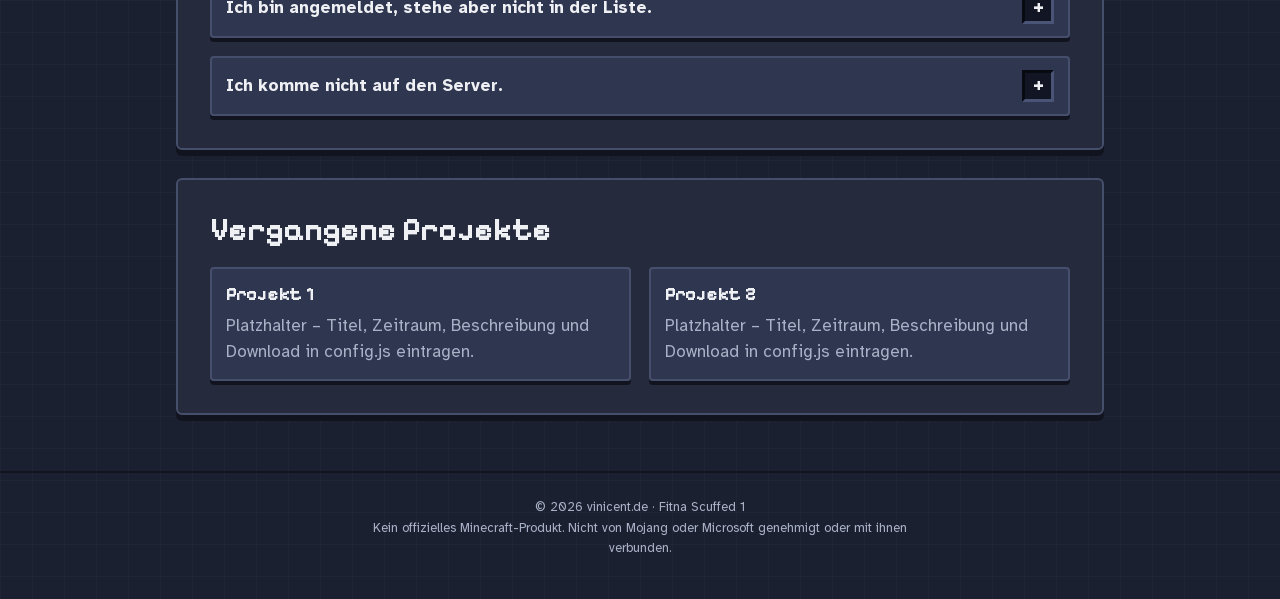
==== commit f59cd44e: "Footer-Links entfernt, neuer Bereich "Vergangene Projekte" - Links "Home" und "Meine Projekte" im Fo" ====
--- a/index.html
+++ b/index.html
@@ -44,6 +44,7 @@
         <a href="#modpack" id="modpack-nav" hidden>Modpack</a>
         <a class="hide-play" href="#ablauf">So geht's</a>
         <a href="#faq" id="faq-nav">FAQ</a>
+        <a href="#projekte" id="projects-nav" hidden>Projekte</a>
     </nav>
     <button type="button" class="btn btn-primary btn-small" data-open-signup>Anmelden</button>
 </header>
@@ -197,13 +198,16 @@
         <!-- Fragen und Antworten stehen in config.js (FAQ) -->
         <div class="faq" id="faq-list"></div>
     </section>
+
+    <!-- ===== Vergangene Projekte ===== -->
+    <section class="panel" id="projekte" aria-labelledby="projects-title" hidden>
+        <h2 id="projects-title">Vergangene Projekte</h2>
+        <!-- Die Projekte stehen in config.js (VERGANGENE_PROJEKTE) -->
+        <ul class="projects" id="projects-list"></ul>
+    </section>
 </main>
 
 <footer class="footer">
-    <nav class="footer-links" aria-label="Weitere Seiten">
-        <a href="#" id="home-link">Home</a>
-        <a href="#" id="projects-link">Meine Projekte</a>
-    </nav>
     <p class="footer-legal">
         © <span id="footer-year">2026</span> vinicent.de · <span data-project>Server</span><br>
         Kein offizielles Minecraft-Produkt. Nicht von Mojang oder Microsoft genehmigt oder mit ihnen verbunden.
--- a/site.css
+++ b/site.css
@@ -51,7 +51,7 @@
 p  { margin: 0 0 1rem; }
 img, iframe { max-width: 100%; }
 
-a { color: var(--link); }
+a { color: var(--link); transition: color 0.15s ease, background-color 0.15s ease; }
 a:hover { color: #fff; }
 
 :focus-visible { outline: 3px solid var(--wait); outline-offset: 3px; }
@@ -103,6 +103,7 @@
 .link-button {
     padding: 4px 0; background: none; border: 0; color: var(--link);
     font: inherit; text-decoration: underline; cursor: pointer;
+    transition: color 0.15s ease;
 }
 .link-button:hover { color: #fff; }
 
@@ -321,6 +322,9 @@
 .chips, .player-grid { display: flex; flex-wrap: wrap; gap: 10px; margin: 0; padding: 0; list-style: none; }
 
 .player-grid { display: grid; grid-template-columns: repeat(auto-fill, minmax(25%, 1fr)); }
+/* Karten dürfen schmaler werden als ihr Text, sonst ragen sie bei
+   mittleren Breiten über den Kasten hinaus */
+.player-grid > li { min-width: 0; }
 
 .player, .chip {
     display: flex;
@@ -335,11 +339,12 @@
     text-decoration: none;
 }
 
-a.player:hover, a.chip:hover { background: #3a4263; color: #fff; }
+.player, .chip { transition: background-color 0.15s ease, color 0.15s ease, transform 0.15s ease; }
+a.player:hover, a.chip:hover { background: #3a4263; color: #fff; transform: translateY(-2px); }
 
 .player img, .chip img { flex: none; width: 36px; height: 36px; image-rendering: pixelated; border-radius: 3px; background: var(--slot); }
-.player span.name, .chip span.name { overflow: hidden; text-overflow: ellipsis; font-weight: 700; }
-.player .real-name { margin-left: 6px; color: #999; font-size: 0.8em; font-style: italic; }
+.player span.name, .chip span.name { min-width: 0; overflow: hidden; text-overflow: ellipsis; white-space: nowrap; font-weight: 700; }
+.player .real-name { min-width: 0; margin-left: 6px; overflow: hidden; text-overflow: ellipsis; white-space: nowrap; color: #999; font-size: 0.8em; font-style: italic; }
 
 .player .live { margin-left: auto; flex: none; width: 10px; height: 10px; background: var(--online); border-radius: 50%; box-shadow: 0 0 8px var(--online); }
 
@@ -440,7 +445,7 @@
     font-size: 1.2rem;
     line-height: 1;
 }
-.faq details[open] summary::after { content: '−'; }
+.faq details[open] summary::after { content: '−'; transform: rotate(180deg); }
 .faq details p {
     margin: 0 16px;
     padding: 14px 0 16px;
@@ -448,11 +453,60 @@
     color: var(--muted);
 }
 
+/* ---------- Leichte Animationen beim Auf- und Zuklappen ---------- */
+.faq details { transition: box-shadow 0.2s ease; }
+.faq summary { transition: color 0.15s ease; }
+.faq summary::after { transition: transform 0.25s ease; }
+
+/* Antwort blendet beim Öffnen leicht von oben ein (alle Browser) */
+.faq details[open] p { animation: faq-in 0.25s ease-out; }
+@keyframes faq-in {
+    from { opacity: 0; transform: translateY(-6px); }
+}
+
+/* Wo der Browser es kann (aktuelle Chrome/Edge): Kasten fährt beim
+   Öffnen und Schließen weich aus bzw. ein statt zu springen */
+@supports (interpolate-size: allow-keywords) {
+    :root { interpolate-size: allow-keywords; }
+    .faq details::details-content {
+        block-size: 0;
+        overflow: clip;
+        transition: block-size 0.25s ease, content-visibility 0.25s allow-discrete;
+    }
+    .faq details[open]::details-content { block-size: auto; }
+}
+
 #modpack .actions { justify-content: flex-start; }
+
+/* ---------- Vergangene Projekte ---------- */
+/* Karten im FAQ-Stil; auto-fit verteilt 1, 2, 3 oder mehr Projekte gleichmäßig */
+.projects {
+    display: grid;
+    grid-template-columns: repeat(auto-fit, minmax(min(100%, 240px), 1fr));
+    gap: 18px;
+    margin: 18px 0 0;
+    padding: 0;
+    list-style: none;
+}
+.project {
+    display: flex;
+    flex-direction: column;
+    gap: 8px;
+    min-width: 0;
+    padding: 16px;
+    background: var(--raised);
+    border-radius: 4px;
+    box-shadow: 0 4px 0 #11141f, inset 0 0 0 2px var(--line);
+}
+.project-image { width: 100%; aspect-ratio: 16 / 9; object-fit: cover; border-radius: 3px; background: var(--slot); }
+.project h3 { overflow-wrap: anywhere; }
+.project-time { margin: 0; color: var(--muted); font-size: 0.9rem; }
+.project p:not(.project-time) { margin: 0; color: var(--muted); }
+/* Button sitzt immer unten, auch wenn die Karten nebeneinander verschieden viel Text haben */
+.project .btn { align-self: flex-start; margin-top: auto; }
 
 /* ---------- Footer ---------- */
 .footer { display: flex; flex-direction: column; align-items: center; gap: 12px; padding: 24px 16px 40px; border-top: 2px solid #11141f; text-align: center; }
-.footer-links { display: flex; flex-wrap: wrap; justify-content: center; gap: 8px 24px; }
 .footer a { padding: 8px; }
 .footer-legal { margin: 0; max-width: 560px; color: var(--muted); font-size: 0.8rem; line-height: 1.6; }
 
@@ -562,15 +616,19 @@
     .topnav a { padding: 8px 8px; font-size: 0.95rem; }
 }
 
-@media (max-width: 720px) {
+/* Mit bis zu sieben Menüpunkten passt die Navigation unter ~860px nicht mehr */
+@media (max-width: 860px) {
     .topnav { display: none; }
     .topbar { justify-content: space-between; }
-    .player-grid { grid-template-columns: 1fr 1fr; }
+}
+
+@media (max-width: 720px) {
+    .player-grid { grid-template-columns: repeat(2, minmax(0, 1fr)); }
 }
 
 @media (max-width: 480px) {
     body { font-size: 1rem; }
-    .player-grid { grid-template-columns: 1fr; }
+    .player-grid { grid-template-columns: minmax(0, 1fr); }
     .actions .btn, .ip-row .btn { width: 100%; }
     .steps li { padding-left: 62px; }
     .search, .search input { width: 100%; }
